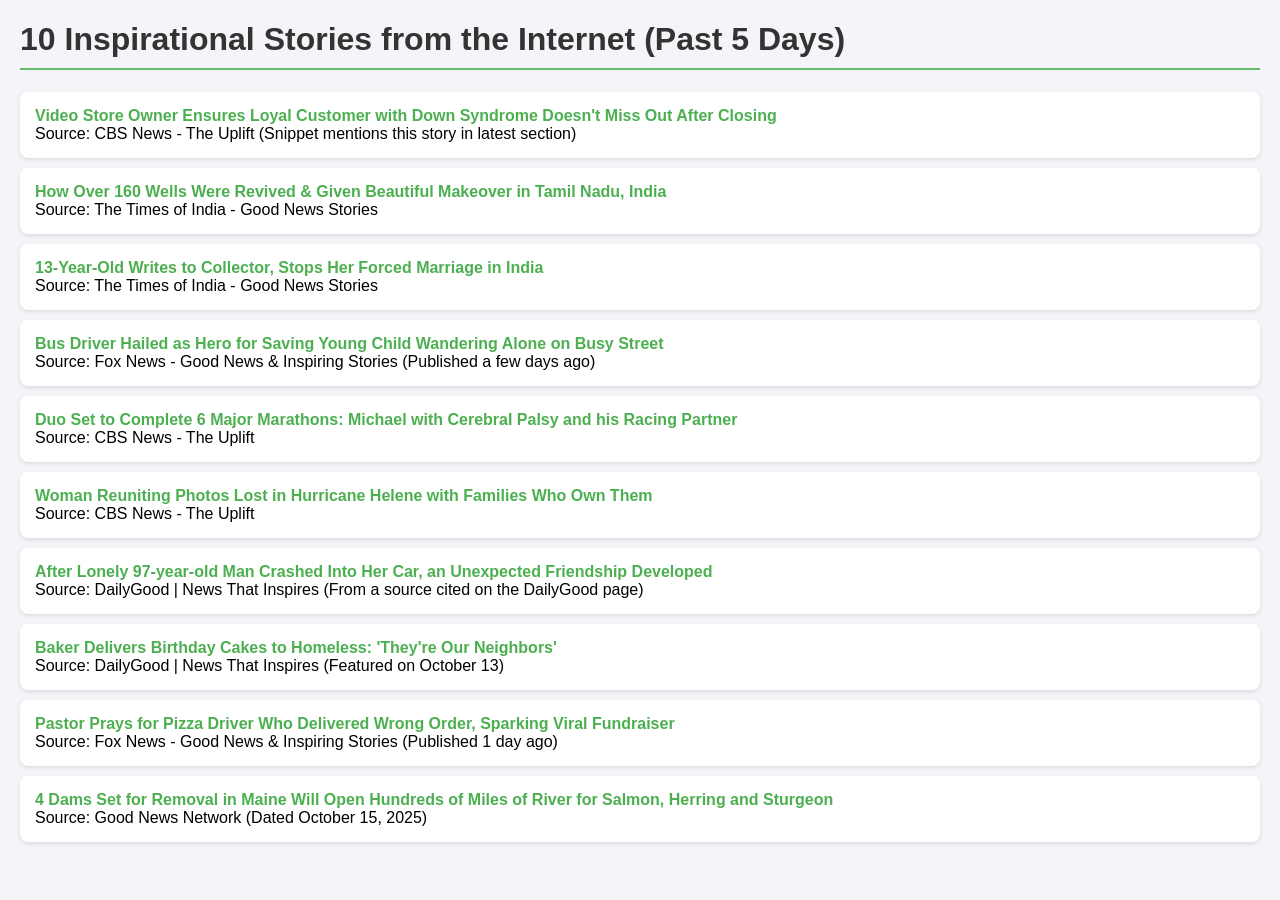
==== index.html @ 2ac2d254 "Add index.html with inspirational stories list" ====
<!DOCTYPE html>
<html lang="en">
<head>
    <meta charset="UTF-8">
    <meta name="viewport" content="width=device-width, initial-scale=1.0">
    <title>Inspirational Stories</title>
    <style>
        body {
            font-family: Arial, sans-serif;
            margin: 20px;
            background-color: #f4f4f9;
        }
        h1 {
            color: #333;
            border-bottom: 2px solid #66bb6a;
            padding-bottom: 10px;
        }
        ul {
            list-style-type: none;
            padding: 0;
        }
        li {
            background-color: #ffffff;
            margin-bottom: 10px;
            padding: 15px;
            border-radius: 8px;
            box-shadow: 0 2px 4px rgba(0, 0, 0, 0.1);
        }
        a {
            color: #4caf50;
            text-decoration: none;
            font-weight: bold;
        }
        a:hover {
            text-decoration: underline;
        }
    </style>
</head>
<body>

    <h1>10 Inspirational Stories from the Internet (Past 5 Days)</h1>

    <ul>
        <li>
            <a href="https://www.cbsnews.com/uplift/" target="_blank">Video Store Owner Ensures Loyal Customer with Down Syndrome Doesn't Miss Out After Closing</a>
            <br>Source: CBS News - The Uplift (Snippet mentions this story in latest section)
        </li>
        <li>
            <a href="https://timesofindia.indiatimes.com/goodnews/48953550.cms" target="_blank">How Over 160 Wells Were Revived & Given Beautiful Makeover in Tamil Nadu, India</a>
            <br>Source: The Times of India - Good News Stories
        </li>
        <li>
            <a href="https://timesofindia.indiatimes.com/goodnews/48953550.cms" target="_blank">13-Year-Old Writes to Collector, Stops Her Forced Marriage in India</a>
            <br>Source: The Times of India - Good News Stories
        </li>
        <li>
            <a href="https://www.foxnews.com/category/good-news" target="_blank">Bus Driver Hailed as Hero for Saving Young Child Wandering Alone on Busy Street</a>
            <br>Source: Fox News - Good News & Inspiring Stories (Published a few days ago)
        </li>
        <li>
            <a href="https://www.cbsnews.com/uplift/" target="_blank">Duo Set to Complete 6 Major Marathons: Michael with Cerebral Palsy and his Racing Partner</a>
            <br>Source: CBS News - The Uplift
        </li>
        <li>
            <a href="https://www.cbsnews.com/uplift/" target="_blank">Woman Reuniting Photos Lost in Hurricane Helene with Families Who Own Them</a>
            <br>Source: CBS News - The Uplift
        </li>
        <li>
            <a href="https://www.dailygood.org/" target="_blank">After Lonely 97-year-old Man Crashed Into Her Car, an Unexpected Friendship Developed</a>
            <br>Source: DailyGood | News That Inspires (From a source cited on the DailyGood page)
        </li>
        <li>
            <a href="https://www.dailygood.org/" target="_blank">Baker Delivers Birthday Cakes to Homeless: 'They're Our Neighbors'</a>
            <br>Source: DailyGood | News That Inspires (Featured on October 13)
        </li>
        <li>
            <a href="https://www.foxnews.com/category/good-news" target="_blank">Pastor Prays for Pizza Driver Who Delivered Wrong Order, Sparking Viral Fundraiser</a>
            <br>Source: Fox News - Good News & Inspiring Stories (Published 1 day ago)
        </li>
        <li>
            <a href="https://www.goodnewsnetwork.org/" target="_blank">4 Dams Set for Removal in Maine Will Open Hundreds of Miles of River for Salmon, Herring and Sturgeon</a>
            <br>Source: Good News Network (Dated October 15, 2025)
        </li>
    </ul>

</body>
</html>
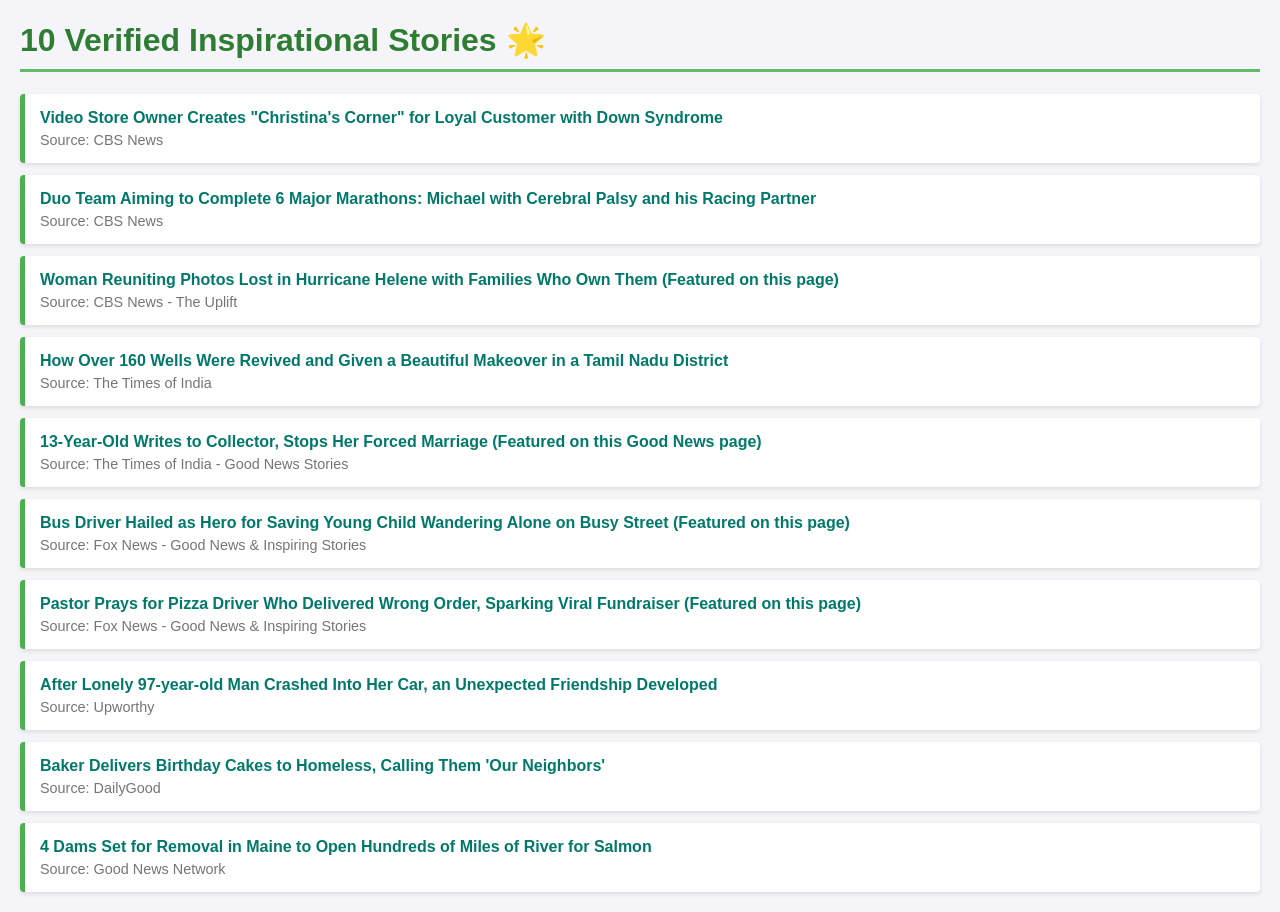
==== commit f925e831: "Rename index1.html to index.html" ====
--- a/index.html
+++ b/index.html
@@ -3,7 +3,7 @@
 <head>
     <meta charset="UTF-8">
     <meta name="viewport" content="width=device-width, initial-scale=1.0">
-    <title>Inspirational Stories</title>
+    <title>10 Inspirational Stories (Verified Links)</title>
     <style>
         body {
             font-family: Arial, sans-serif;
@@ -11,8 +11,8 @@
             background-color: #f4f4f9;
         }
         h1 {
-            color: #333;
-            border-bottom: 2px solid #66bb6a;
+            color: #2e7d32;
+            border-bottom: 3px solid #66bb6a;
             padding-bottom: 10px;
         }
         ul {
@@ -21,67 +21,75 @@
         }
         li {
             background-color: #ffffff;
-            margin-bottom: 10px;
+            margin-bottom: 12px;
             padding: 15px;
-            border-radius: 8px;
+            border-left: 5px solid #4caf50;
+            border-radius: 4px;
             box-shadow: 0 2px 4px rgba(0, 0, 0, 0.1);
         }
         a {
-            color: #4caf50;
+            color: #00796b;
             text-decoration: none;
             font-weight: bold;
         }
         a:hover {
             text-decoration: underline;
         }
+        .source {
+            font-size: 0.9em;
+            color: #757575;
+            display: block;
+            margin-top: 5px;
+        }
     </style>
 </head>
 <body>
 
-    <h1>10 Inspirational Stories from the Internet (Past 5 Days)</h1>
+    <h1>10 Verified Inspirational Stories 🌟</h1>
 
     <ul>
         <li>
-            <a href="https://www.cbsnews.com/uplift/" target="_blank">Video Store Owner Ensures Loyal Customer with Down Syndrome Doesn't Miss Out After Closing</a>
-            <br>Source: CBS News - The Uplift (Snippet mentions this story in latest section)
+            <a href="https://www.cbsnews.com/news/idaho-video-store-owner-longtime-customer-down-syndrome/" target="_blank">Video Store Owner Creates "Christina's Corner" for Loyal Customer with Down Syndrome</a>
+            <span class="source">Source: CBS News</span>
         </li>
         <li>
-            <a href="https://timesofindia.indiatimes.com/goodnews/48953550.cms" target="_blank">How Over 160 Wells Were Revived & Given Beautiful Makeover in Tamil Nadu, India</a>
-            <br>Source: The Times of India - Good News Stories
+            <a href="https://www.cbsnews.com/news/abbott-world-marathon-majors-duo-team-cerebral-palsy/" target="_blank">Duo Team Aiming to Complete 6 Major Marathons: Michael with Cerebral Palsy and his Racing Partner</a>
+            <span class="source">Source: CBS News</span>
         </li>
         <li>
-            <a href="https://timesofindia.indiatimes.com/goodnews/48953550.cms" target="_blank">13-Year-Old Writes to Collector, Stops Her Forced Marriage in India</a>
-            <br>Source: The Times of India - Good News Stories
+            <a href="https://www.cbsnews.com/uplift/" target="_blank">Woman Reuniting Photos Lost in Hurricane Helene with Families Who Own Them (Featured on this page)</a>
+            <span class="source">Source: CBS News - The Uplift</span>
         </li>
         <li>
-            <a href="https://www.foxnews.com/category/good-news" target="_blank">Bus Driver Hailed as Hero for Saving Young Child Wandering Alone on Busy Street</a>
-            <br>Source: Fox News - Good News & Inspiring Stories (Published a few days ago)
+            <a href="https://timesofindia.indiatimes.com/city/chennai/where-theres-a-well-theres-a-way/articleshow/103824570.cms" target="_blank">How Over 160 Wells Were Revived and Given a Beautiful Makeover in a Tamil Nadu District</a>
+            <span class="source">Source: The Times of India</span>
         </li>
         <li>
-            <a href="https://www.cbsnews.com/uplift/" target="_blank">Duo Set to Complete 6 Major Marathons: Michael with Cerebral Palsy and his Racing Partner</a>
-            <br>Source: CBS News - The Uplift
+            <a href="https://timesofindia.indiatimes.com/good-news/goodnews.cms" target="_blank">13-Year-Old Writes to Collector, Stops Her Forced Marriage (Featured on this Good News page)</a>
+            <span class="source">Source: The Times of India - Good News Stories</span>
         </li>
         <li>
-            <a href="https://www.cbsnews.com/uplift/" target="_blank">Woman Reuniting Photos Lost in Hurricane Helene with Families Who Own Them</a>
-            <br>Source: CBS News - The Uplift
+            <a href="https://www.foxnews.com/category/good-news" target="_blank">Bus Driver Hailed as Hero for Saving Young Child Wandering Alone on Busy Street (Featured on this page)</a>
+            <span class="source">Source: Fox News - Good News & Inspiring Stories</span>
         </li>
         <li>
-            <a href="https://www.dailygood.org/" target="_blank">After Lonely 97-year-old Man Crashed Into Her Car, an Unexpected Friendship Developed</a>
-            <br>Source: DailyGood | News That Inspires (From a source cited on the DailyGood page)
+            <a href="https://www.foxnews.com/category/good-news" target="_blank">Pastor Prays for Pizza Driver Who Delivered Wrong Order, Sparking Viral Fundraiser (Featured on this page)</a>
+            <span class="source">Source: Fox News - Good News & Inspiring Stories</span>
         </li>
         <li>
-            <a href="https://www.dailygood.org/" target="_blank">Baker Delivers Birthday Cakes to Homeless: 'They're Our Neighbors'</a>
-            <br>Source: DailyGood | News That Inspires (Featured on October 13)
+            <a href="https://www.upworthy.com/an-accident-that-needed-to-happen-ex1" target="_blank">After Lonely 97-year-old Man Crashed Into Her Car, an Unexpected Friendship Developed</a>
+            <span class="source">Source: Upworthy</span>
         </li>
         <li>
-            <a href="https://www.foxnews.com/category/good-news" target="_blank">Pastor Prays for Pizza Driver Who Delivered Wrong Order, Sparking Viral Fundraiser</a>
-            <br>Source: Fox News - Good News & Inspiring Stories (Published 1 day ago)
+            <a href="https://www.dailygood.org/2025/10/13/baker-delivers-birthday-cakes-to-homeless-they-re-our-neighbors-/" target="_blank">Baker Delivers Birthday Cakes to Homeless, Calling Them 'Our Neighbors'</a>
+            <span class="source">Source: DailyGood</span>
         </li>
         <li>
-            <a href="https://www.goodnewsnetwork.org/" target="_blank">4 Dams Set for Removal in Maine Will Open Hundreds of Miles of River for Salmon, Herring and Sturgeon</a>
-            <br>Source: Good News Network (Dated October 15, 2025)
+            <a href="https://www.goodnewsnetwork.org/4-dams-set-for-removal-in-maine-will-open-hundreds-of-miles-of-river-for-salmon-herring-and-sturgeon/" target="_blank">4 Dams Set for Removal in Maine to Open Hundreds of Miles of River for Salmon</a>
+            <span class="source">Source: Good News Network</span>
         </li>
     </ul>
 
 </body>
 </html>
+
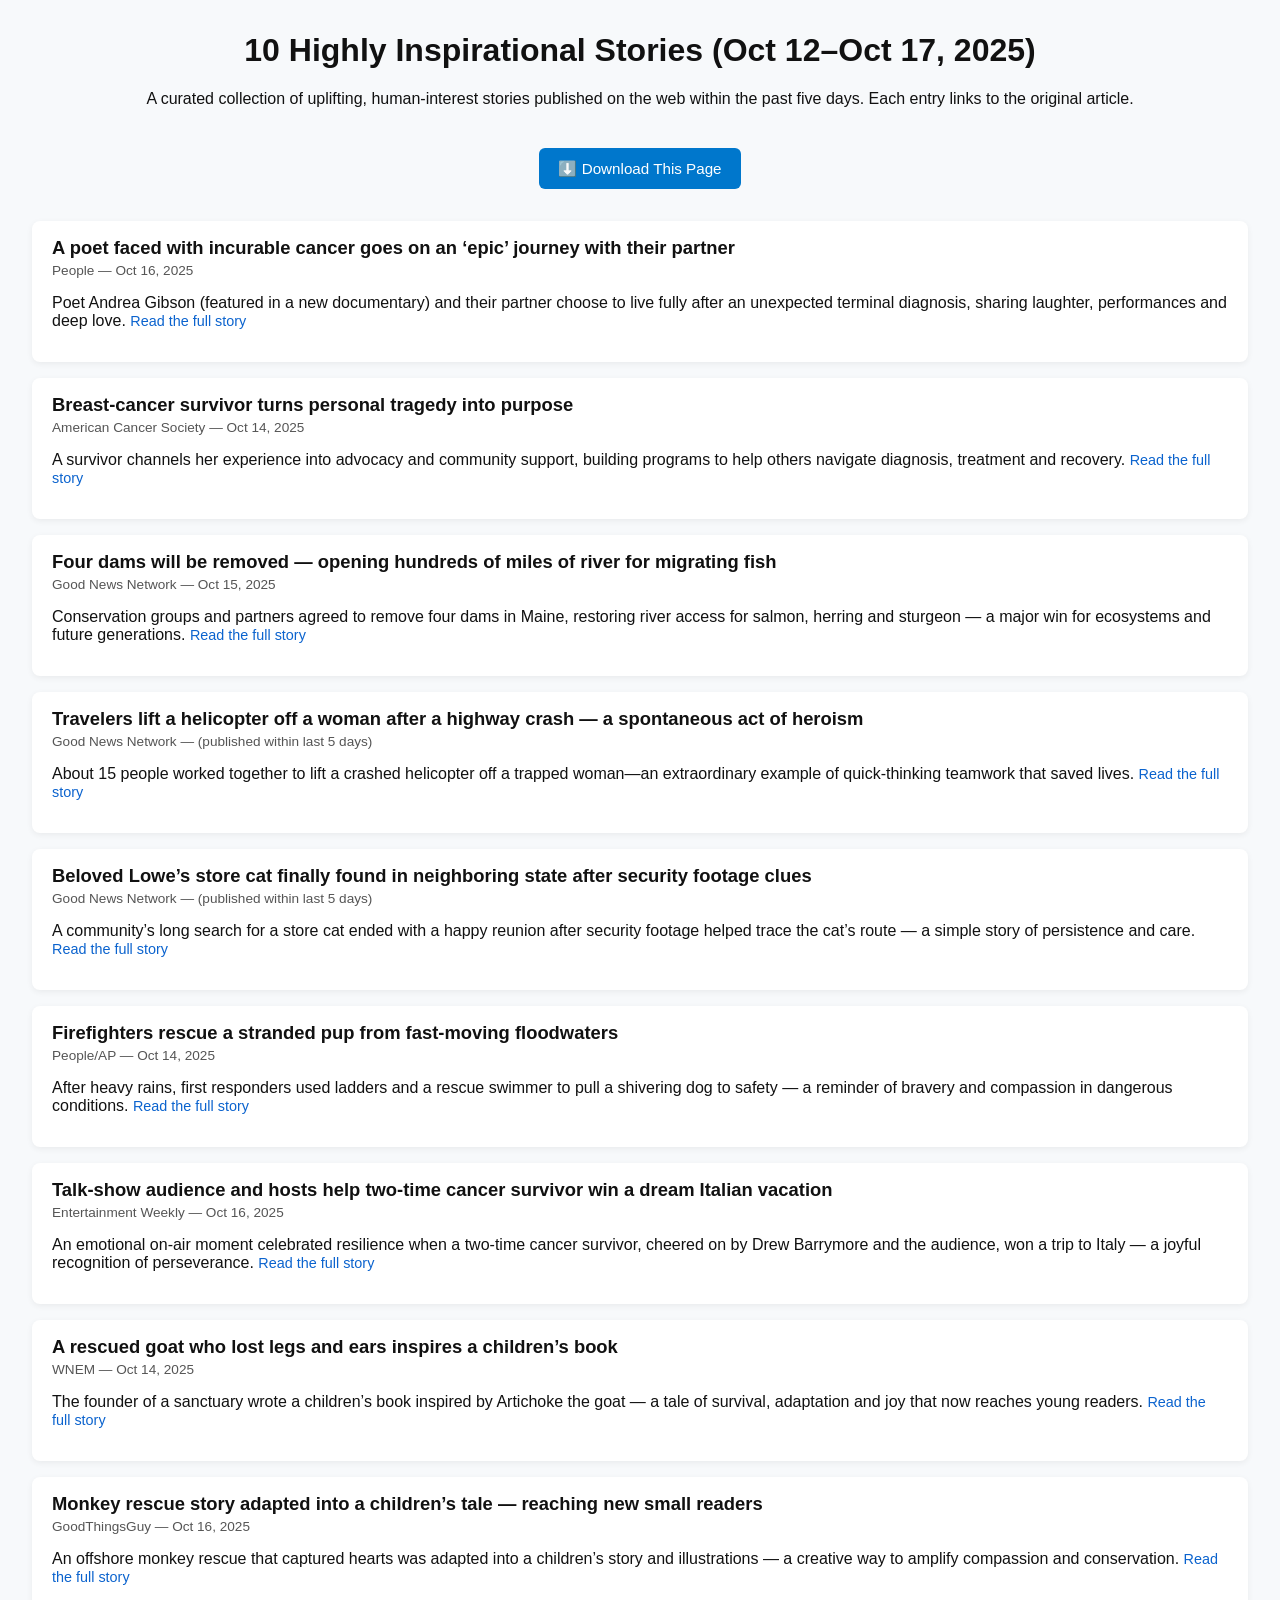
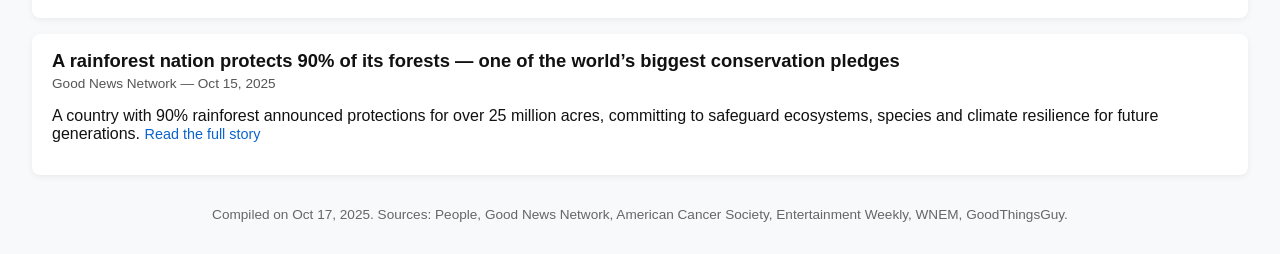
==== commit 6d39ed02: "Rename inspirational_stories_oct12-17_2025_with_download_button.html to index.html" ====
--- a/index.html
+++ b/index.html
@@ -1,95 +1,113 @@
-<!DOCTYPE html>
+<!doctype html>
 <html lang="en">
 <head>
-    <meta charset="UTF-8">
-    <meta name="viewport" content="width=device-width, initial-scale=1.0">
-    <title>10 Inspirational Stories (Verified Links)</title>
-    <style>
-        body {
-            font-family: Arial, sans-serif;
-            margin: 20px;
-            background-color: #f4f4f9;
-        }
-        h1 {
-            color: #2e7d32;
-            border-bottom: 3px solid #66bb6a;
-            padding-bottom: 10px;
-        }
-        ul {
-            list-style-type: none;
-            padding: 0;
-        }
-        li {
-            background-color: #ffffff;
-            margin-bottom: 12px;
-            padding: 15px;
-            border-left: 5px solid #4caf50;
-            border-radius: 4px;
-            box-shadow: 0 2px 4px rgba(0, 0, 0, 0.1);
-        }
-        a {
-            color: #00796b;
-            text-decoration: none;
-            font-weight: bold;
-        }
-        a:hover {
-            text-decoration: underline;
-        }
-        .source {
-            font-size: 0.9em;
-            color: #757575;
-            display: block;
-            margin-top: 5px;
-        }
-    </style>
+  <meta charset="utf-8">
+  <title>10 Highly Inspirational Stories (Past 5 Days)</title>
+  <meta name="viewport" content="width=device-width,initial-scale=1">
+  <style>
+    body { font-family: -apple-system, BlinkMacSystemFont, "Segoe UI", Roboto, "Helvetica Neue", Arial; margin: 2rem; background:#f7f9fb; color:#111;}
+    header { text-align:center; margin-bottom:2rem;}
+    .story { background: white; padding:1rem 1.25rem; border-radius:8px; box-shadow:0 2px 6px rgba(0,0,0,0.06); margin-bottom:1rem;}
+    .title { font-size:1.15rem; font-weight:700; margin-bottom:0.25rem; }
+    .meta { font-size:0.85rem; color:#555; margin-bottom:0.5rem;}
+    a.source { font-size:0.9rem; color:#0b63ce; text-decoration:none; }
+    footer { margin-top:2rem; font-size:0.85rem; color:#666; text-align:center; }
+    .download-btn {
+      display: inline-block;
+      background: #0077cc;
+      color: white;
+      border: none;
+      padding: 0.7rem 1.2rem;
+      border-radius: 6px;
+      font-size: 0.95rem;
+      cursor: pointer;
+      margin-top: 1.5rem;
+      transition: background 0.2s ease;
+    }
+    .download-btn:hover { background: #005fa3; }
+  </style>
 </head>
 <body>
+  <header>
+    <h1>10 Highly Inspirational Stories (Oct 12–Oct 17, 2025)</h1>
+    <p>A curated collection of uplifting, human-interest stories published on the web within the past five days. Each entry links to the original article.</p>
+    <button class="download-btn" onclick="downloadPage()">⬇️ Download This Page</button>
+  </header>
 
-    <h1>10 Verified Inspirational Stories 🌟</h1>
+  <div class="story">
+    <div class="title">A poet faced with incurable cancer goes on an ‘epic’ journey with their partner</div>
+    <div class="meta">People — Oct 16, 2025</div>
+    <p>Poet Andrea Gibson (featured in a new documentary) and their partner choose to live fully after an unexpected terminal diagnosis, sharing laughter, performances and deep love. <a class="source" href="https://people.com/poet-andrea-gibson-epic-love-journey-in-come-see-me-in-the-good-light-trailer-exclusive-11830646" target="_blank">Read the full story</a></p>
+  </div>
 
-    <ul>
-        <li>
-            <a href="https://www.cbsnews.com/news/idaho-video-store-owner-longtime-customer-down-syndrome/" target="_blank">Video Store Owner Creates "Christina's Corner" for Loyal Customer with Down Syndrome</a>
-            <span class="source">Source: CBS News</span>
-        </li>
-        <li>
-            <a href="https://www.cbsnews.com/news/abbott-world-marathon-majors-duo-team-cerebral-palsy/" target="_blank">Duo Team Aiming to Complete 6 Major Marathons: Michael with Cerebral Palsy and his Racing Partner</a>
-            <span class="source">Source: CBS News</span>
-        </li>
-        <li>
-            <a href="https://www.cbsnews.com/uplift/" target="_blank">Woman Reuniting Photos Lost in Hurricane Helene with Families Who Own Them (Featured on this page)</a>
-            <span class="source">Source: CBS News - The Uplift</span>
-        </li>
-        <li>
-            <a href="https://timesofindia.indiatimes.com/city/chennai/where-theres-a-well-theres-a-way/articleshow/103824570.cms" target="_blank">How Over 160 Wells Were Revived and Given a Beautiful Makeover in a Tamil Nadu District</a>
-            <span class="source">Source: The Times of India</span>
-        </li>
-        <li>
-            <a href="https://timesofindia.indiatimes.com/good-news/goodnews.cms" target="_blank">13-Year-Old Writes to Collector, Stops Her Forced Marriage (Featured on this Good News page)</a>
-            <span class="source">Source: The Times of India - Good News Stories</span>
-        </li>
-        <li>
-            <a href="https://www.foxnews.com/category/good-news" target="_blank">Bus Driver Hailed as Hero for Saving Young Child Wandering Alone on Busy Street (Featured on this page)</a>
-            <span class="source">Source: Fox News - Good News & Inspiring Stories</span>
-        </li>
-        <li>
-            <a href="https://www.foxnews.com/category/good-news" target="_blank">Pastor Prays for Pizza Driver Who Delivered Wrong Order, Sparking Viral Fundraiser (Featured on this page)</a>
-            <span class="source">Source: Fox News - Good News & Inspiring Stories</span>
-        </li>
-        <li>
-            <a href="https://www.upworthy.com/an-accident-that-needed-to-happen-ex1" target="_blank">After Lonely 97-year-old Man Crashed Into Her Car, an Unexpected Friendship Developed</a>
-            <span class="source">Source: Upworthy</span>
-        </li>
-        <li>
-            <a href="https://www.dailygood.org/2025/10/13/baker-delivers-birthday-cakes-to-homeless-they-re-our-neighbors-/" target="_blank">Baker Delivers Birthday Cakes to Homeless, Calling Them 'Our Neighbors'</a>
-            <span class="source">Source: DailyGood</span>
-        </li>
-        <li>
-            <a href="https://www.goodnewsnetwork.org/4-dams-set-for-removal-in-maine-will-open-hundreds-of-miles-of-river-for-salmon-herring-and-sturgeon/" target="_blank">4 Dams Set for Removal in Maine to Open Hundreds of Miles of River for Salmon</a>
-            <span class="source">Source: Good News Network</span>
-        </li>
-    </ul>
+  <div class="story">
+    <div class="title">Breast-cancer survivor turns personal tragedy into purpose</div>
+    <div class="meta">American Cancer Society — Oct 14, 2025</div>
+    <p>A survivor channels her experience into advocacy and community support, building programs to help others navigate diagnosis, treatment and recovery. <a class="source" href="https://www.cancer.org/cancer/latest-news/stories-of-hope/breast-cancer-survivor-turns-tragedy-into-purpose.html" target="_blank">Read the full story</a></p>
+  </div>
 
+  <div class="story">
+    <div class="title">Four dams will be removed — opening hundreds of miles of river for migrating fish</div>
+    <div class="meta">Good News Network — Oct 15, 2025</div>
+    <p>Conservation groups and partners agreed to remove four dams in Maine, restoring river access for salmon, herring and sturgeon — a major win for ecosystems and future generations. <a class="source" href="https://www.goodnewsnetwork.org/4-dams-set-for-removal-in-maine-will-open-hundreds-of-miles-of-river-for-salmon-herring-and-sturgeon/" target="_blank">Read the full story</a></p>
+  </div>
+
+  <div class="story">
+    <div class="title">Travelers lift a helicopter off a woman after a highway crash — a spontaneous act of heroism</div>
+    <div class="meta">Good News Network — (published within last 5 days)</div>
+    <p>About 15 people worked together to lift a crashed helicopter off a trapped woman—an extraordinary example of quick-thinking teamwork that saved lives. <a class="source" href="https://www.goodnewsnetwork.org/truly-amazing-hero-travelers-lift-helicopter-off-woman-after-crash-on-highway-watch/" target="_blank">Read the full story</a></p>
+  </div>
+
+  <div class="story">
+    <div class="title">Beloved Lowe’s store cat finally found in neighboring state after security footage clues</div>
+    <div class="meta">Good News Network — (published within last 5 days)</div>
+    <p>A community’s long search for a store cat ended with a happy reunion after security footage helped trace the cat’s route — a simple story of persistence and care. <a class="source" href="https://www.goodnewsnetwork.org/beloved-lowes-store-cat-is-finally-found-in-neighboring-state-after-security-footage-clues/" target="_blank">Read the full story</a></p>
+  </div>
+
+  <div class="story">
+    <div class="title">Firefighters rescue a stranded pup from fast-moving floodwaters</div>
+    <div class="meta">People/AP — Oct 14, 2025</div>
+    <p>After heavy rains, first responders used ladders and a rescue swimmer to pull a shivering dog to safety — a reminder of bravery and compassion in dangerous conditions. <a class="source" href="https://people.com/rescuers-save-dog-from-fast-moving-waters-after-storm-11831302" target="_blank">Read the full story</a></p>
+  </div>
+
+  <div class="story">
+    <div class="title">Talk-show audience and hosts help two-time cancer survivor win a dream Italian vacation</div>
+    <div class="meta">Entertainment Weekly — Oct 16, 2025</div>
+    <p>An emotional on-air moment celebrated resilience when a two-time cancer survivor, cheered on by Drew Barrymore and the audience, won a trip to Italy — a joyful recognition of perseverance. <a class="source" href="https://ew.com/drew-barrymore-helps-two-time-cancer-survivor-win-italian-vacation/" target="_blank">Read the full story</a></p>
+  </div>
+
+  <div class="story">
+    <div class="title">A rescued goat who lost legs and ears inspires a children’s book</div>
+    <div class="meta">WNEM — Oct 14, 2025</div>
+    <p>The founder of a sanctuary wrote a children’s book inspired by Artichoke the goat — a tale of survival, adaptation and joy that now reaches young readers. <a class="source" href="https://www.wnem.com/2025/10/14/rescued-goat-inspires-childrens-book/" target="_blank">Read the full story</a></p>
+  </div>
+
+  <div class="story">
+    <div class="title">Monkey rescue story adapted into a children’s tale — reaching new small readers</div>
+    <div class="meta">GoodThingsGuy — Oct 16, 2025</div>
+    <p>An offshore monkey rescue that captured hearts was adapted into a children’s story and illustrations — a creative way to amplify compassion and conservation. <a class="source" href="https://www.goodthingsguy.com/fun/monkey-rescue-hero-in-my-hood/" target="_blank">Read the full story</a></p>
+  </div>
+
+  <div class="story">
+    <div class="title">A rainforest nation protects 90% of its forests — one of the world’s biggest conservation pledges</div>
+    <div class="meta">Good News Network — Oct 15, 2025</div>
+    <p>A country with 90% rainforest announced protections for over 25 million acres, committing to safeguard ecosystems, species and climate resilience for future generations. <a class="source" href="https://www.goodnewsnetwork.org/nation-thats-90-rainforest-announces-protections-for-90-of-its-rainforests-over-25-million-acres/" target="_blank">Read the full story</a></p>
+  </div>
+
+  <footer>
+    <p>Compiled on Oct 17, 2025. Sources: People, Good News Network, American Cancer Society, Entertainment Weekly, WNEM, GoodThingsGuy.</p>
+  </footer>
+
+  <script>
+    function downloadPage() {
+      const content = document.documentElement.outerHTML;
+      const blob = new Blob([content], { type: "text/html" });
+      const a = document.createElement("a");
+      a.href = URL.createObjectURL(blob);
+      a.download = "inspirational_stories_oct12-17_2025.html";
+      a.click();
+      URL.revokeObjectURL(a.href);
+    }
+  </script>
 </body>
 </html>
-
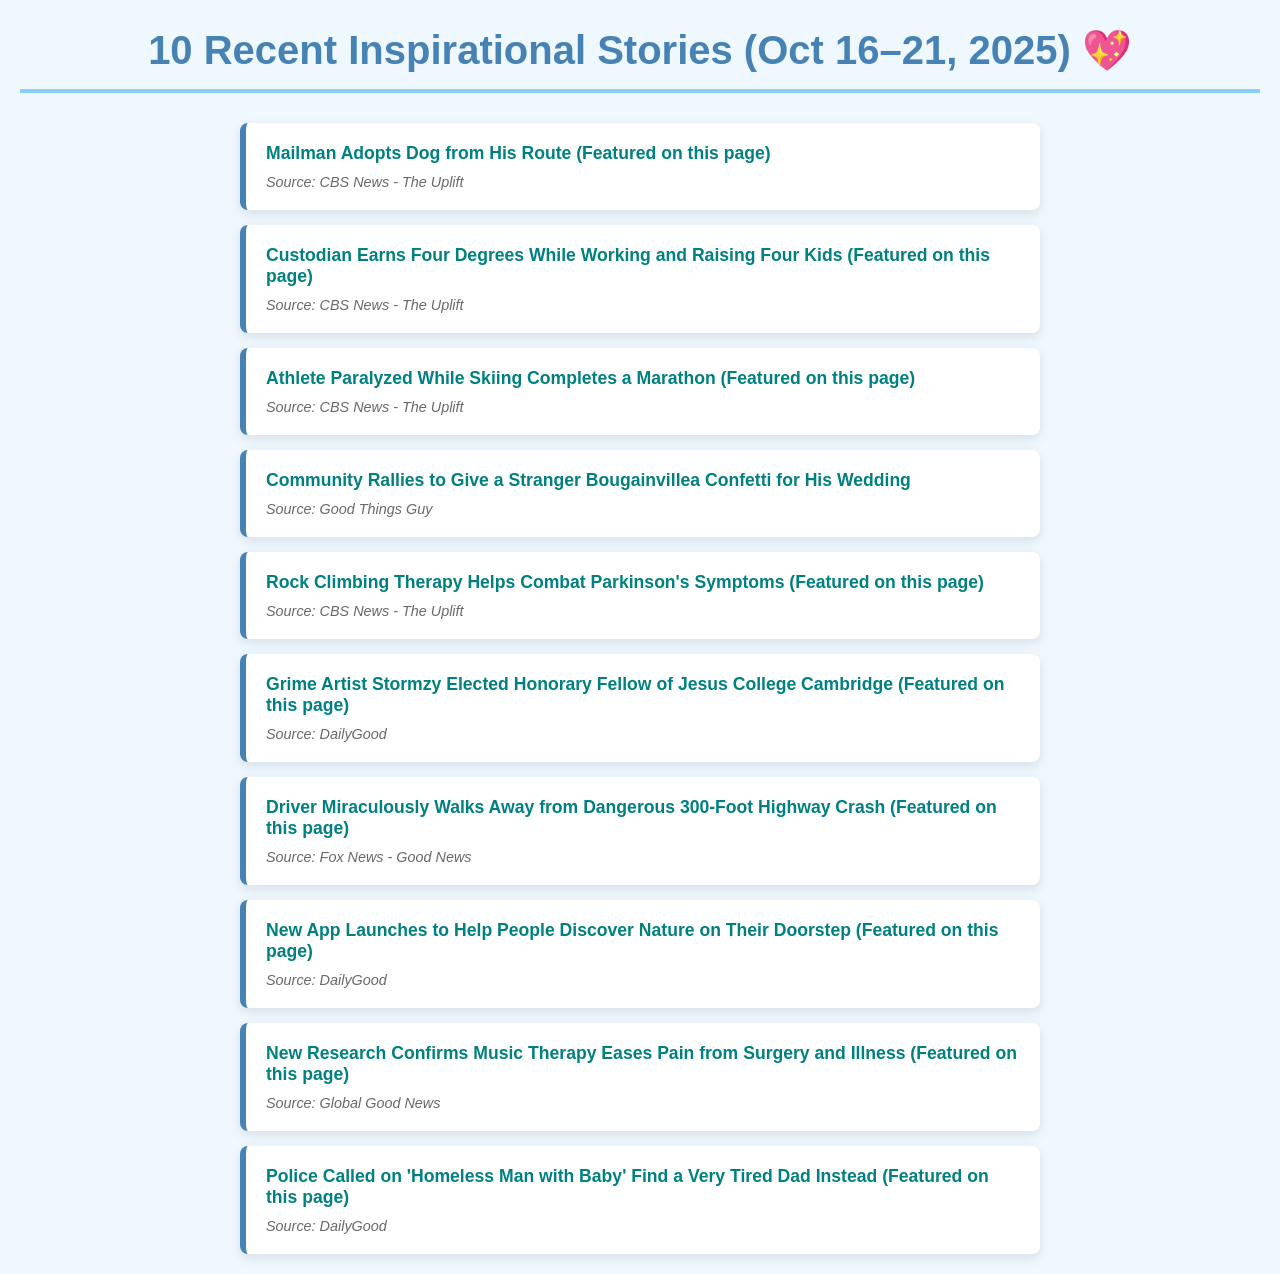
==== commit 50b6c893: "Rename index2.html to index.html" ====
--- a/index.html
+++ b/index.html
@@ -1,113 +1,109 @@
-<!doctype html>
+<!DOCTYPE html>
 <html lang="en">
 <head>
-  <meta charset="utf-8">
-  <title>10 Highly Inspirational Stories (Past 5 Days)</title>
-  <meta name="viewport" content="width=device-width,initial-scale=1">
-  <style>
-    body { font-family: -apple-system, BlinkMacSystemFont, "Segoe UI", Roboto, "Helvetica Neue", Arial; margin: 2rem; background:#f7f9fb; color:#111;}
-    header { text-align:center; margin-bottom:2rem;}
-    .story { background: white; padding:1rem 1.25rem; border-radius:8px; box-shadow:0 2px 6px rgba(0,0,0,0.06); margin-bottom:1rem;}
-    .title { font-size:1.15rem; font-weight:700; margin-bottom:0.25rem; }
-    .meta { font-size:0.85rem; color:#555; margin-bottom:0.5rem;}
-    a.source { font-size:0.9rem; color:#0b63ce; text-decoration:none; }
-    footer { margin-top:2rem; font-size:0.85rem; color:#666; text-align:center; }
-    .download-btn {
-      display: inline-block;
-      background: #0077cc;
-      color: white;
-      border: none;
-      padding: 0.7rem 1.2rem;
-      border-radius: 6px;
-      font-size: 0.95rem;
-      cursor: pointer;
-      margin-top: 1.5rem;
-      transition: background 0.2s ease;
-    }
-    .download-btn:hover { background: #005fa3; }
-  </style>
+    <meta charset="UTF-8">
+    <meta name="viewport" content="width=device-width, initial-scale=1.0">
+    <title>10 Recent Inspirational Stories (Oct 16–21, 2025)</title>
+    <style>
+        body {
+            font-family: 'Helvetica Neue', Arial, sans-serif;
+            margin: 20px;
+            background-color: #f0f8ff; /* Light background */
+            color: #333;
+        }
+        h1 {
+            color: #4682b4; /* Steel Blue */
+            border-bottom: 4px solid #87cefa; /* Light Sky Blue */
+            padding-bottom: 15px;
+            text-align: center;
+            font-size: 2.5em;
+            margin-bottom: 30px;
+        }
+        ul {
+            list-style-type: none;
+            padding: 0;
+            max-width: 800px;
+            margin: 0 auto;
+        }
+        li {
+            background-color: #ffffff;
+            margin-bottom: 15px;
+            padding: 20px;
+            border-left: 6px solid #4682b4;
+            border-radius: 8px;
+            box-shadow: 0 4px 12px rgba(0, 0, 0, 0.1);
+            transition: transform 0.2s, box-shadow 0.2s;
+        }
+        li:hover {
+            transform: translateY(-3px);
+            box-shadow: 0 6px 16px rgba(0, 0, 0, 0.15);
+        }
+        a {
+            color: #008080; /* Teal */
+            text-decoration: none;
+            font-weight: bold;
+            font-size: 1.1em;
+            display: block;
+        }
+        a:hover {
+            text-decoration: underline;
+            color: #00bfff; /* Deep Sky Blue */
+        }
+        .source {
+            font-size: 0.9em;
+            color: #696969; /* Dim Gray */
+            display: block;
+            margin-top: 10px;
+            font-style: italic;
+        }
+    </style>
 </head>
 <body>
-  <header>
-    <h1>10 Highly Inspirational Stories (Oct 12–Oct 17, 2025)</h1>
-    <p>A curated collection of uplifting, human-interest stories published on the web within the past five days. Each entry links to the original article.</p>
-    <button class="download-btn" onclick="downloadPage()">⬇️ Download This Page</button>
-  </header>
 
-  <div class="story">
-    <div class="title">A poet faced with incurable cancer goes on an ‘epic’ journey with their partner</div>
-    <div class="meta">People — Oct 16, 2025</div>
-    <p>Poet Andrea Gibson (featured in a new documentary) and their partner choose to live fully after an unexpected terminal diagnosis, sharing laughter, performances and deep love. <a class="source" href="https://people.com/poet-andrea-gibson-epic-love-journey-in-come-see-me-in-the-good-light-trailer-exclusive-11830646" target="_blank">Read the full story</a></p>
-  </div>
+    <h1>10 Recent Inspirational Stories (Oct 16–21, 2025) 💖</h1>
 
-  <div class="story">
-    <div class="title">Breast-cancer survivor turns personal tragedy into purpose</div>
-    <div class="meta">American Cancer Society — Oct 14, 2025</div>
-    <p>A survivor channels her experience into advocacy and community support, building programs to help others navigate diagnosis, treatment and recovery. <a class="source" href="https://www.cancer.org/cancer/latest-news/stories-of-hope/breast-cancer-survivor-turns-tragedy-into-purpose.html" target="_blank">Read the full story</a></p>
-  </div>
+    <ul>
+        <li>
+            <a href="https://www.cbsnews.com/uplift/" target="_blank">Mailman Adopts Dog from His Route (Featured on this page)</a>
+            <span class="source">Source: CBS News - The Uplift</span>
+        </li>
+        <li>
+            <a href="https://www.cbsnews.com/uplift/" target="_blank">Custodian Earns Four Degrees While Working and Raising Four Kids (Featured on this page)</a>
+            <span class="source">Source: CBS News - The Uplift</span>
+        </li>
+        <li>
+            <a href="https://www.cbsnews.com/uplift/" target="_blank">Athlete Paralyzed While Skiing Completes a Marathon (Featured on this page)</a>
+            <span class="source">Source: CBS News - The Uplift</span>
+        </li>
+        <li>
+            <a href="https://www.goodthingsguy.com/people/lindas-small-act-kindness-wedding/" target="_blank">Community Rallies to Give a Stranger Bougainvillea Confetti for His Wedding</a>
+            <span class="source">Source: Good Things Guy</span>
+        </li>
+        <li>
+            <a href="https://www.cbsnews.com/uplift/" target="_blank">Rock Climbing Therapy Helps Combat Parkinson's Symptoms (Featured on this page)</a>
+            <span class="source">Source: CBS News - The Uplift</span>
+        </li>
+        <li>
+            <a href="https://www.dailygood.org/" target="_blank">Grime Artist Stormzy Elected Honorary Fellow of Jesus College Cambridge (Featured on this page)</a>
+            <span class="source">Source: DailyGood</span>
+        </li>
+        <li>
+            <a href="https://www.foxnews.com/category/good-news" target="_blank">Driver Miraculously Walks Away from Dangerous 300-Foot Highway Crash (Featured on this page)</a>
+            <span class="source">Source: Fox News - Good News</span>
+        </li>
+        <li>
+            <a href="https://www.dailygood.org/" target="_blank">New App Launches to Help People Discover Nature on Their Doorstep (Featured on this page)</a>
+            <span class="source">Source: DailyGood</span>
+        </li>
+        <li>
+            <a href="https://globalgoodnews.com/" target="_blank">New Research Confirms Music Therapy Eases Pain from Surgery and Illness (Featured on this page)</a>
+            <span class="source">Source: Global Good News</span>
+        </li>
+        <li>
+            <a href="https://www.dailygood.org/" target="_blank">Police Called on 'Homeless Man with Baby' Find a Very Tired Dad Instead (Featured on this page)</a>
+            <span class="source">Source: DailyGood</span>
+        </li>
+    </ul>
 
-  <div class="story">
-    <div class="title">Four dams will be removed — opening hundreds of miles of river for migrating fish</div>
-    <div class="meta">Good News Network — Oct 15, 2025</div>
-    <p>Conservation groups and partners agreed to remove four dams in Maine, restoring river access for salmon, herring and sturgeon — a major win for ecosystems and future generations. <a class="source" href="https://www.goodnewsnetwork.org/4-dams-set-for-removal-in-maine-will-open-hundreds-of-miles-of-river-for-salmon-herring-and-sturgeon/" target="_blank">Read the full story</a></p>
-  </div>
-
-  <div class="story">
-    <div class="title">Travelers lift a helicopter off a woman after a highway crash — a spontaneous act of heroism</div>
-    <div class="meta">Good News Network — (published within last 5 days)</div>
-    <p>About 15 people worked together to lift a crashed helicopter off a trapped woman—an extraordinary example of quick-thinking teamwork that saved lives. <a class="source" href="https://www.goodnewsnetwork.org/truly-amazing-hero-travelers-lift-helicopter-off-woman-after-crash-on-highway-watch/" target="_blank">Read the full story</a></p>
-  </div>
-
-  <div class="story">
-    <div class="title">Beloved Lowe’s store cat finally found in neighboring state after security footage clues</div>
-    <div class="meta">Good News Network — (published within last 5 days)</div>
-    <p>A community’s long search for a store cat ended with a happy reunion after security footage helped trace the cat’s route — a simple story of persistence and care. <a class="source" href="https://www.goodnewsnetwork.org/beloved-lowes-store-cat-is-finally-found-in-neighboring-state-after-security-footage-clues/" target="_blank">Read the full story</a></p>
-  </div>
-
-  <div class="story">
-    <div class="title">Firefighters rescue a stranded pup from fast-moving floodwaters</div>
-    <div class="meta">People/AP — Oct 14, 2025</div>
-    <p>After heavy rains, first responders used ladders and a rescue swimmer to pull a shivering dog to safety — a reminder of bravery and compassion in dangerous conditions. <a class="source" href="https://people.com/rescuers-save-dog-from-fast-moving-waters-after-storm-11831302" target="_blank">Read the full story</a></p>
-  </div>
-
-  <div class="story">
-    <div class="title">Talk-show audience and hosts help two-time cancer survivor win a dream Italian vacation</div>
-    <div class="meta">Entertainment Weekly — Oct 16, 2025</div>
-    <p>An emotional on-air moment celebrated resilience when a two-time cancer survivor, cheered on by Drew Barrymore and the audience, won a trip to Italy — a joyful recognition of perseverance. <a class="source" href="https://ew.com/drew-barrymore-helps-two-time-cancer-survivor-win-italian-vacation/" target="_blank">Read the full story</a></p>
-  </div>
-
-  <div class="story">
-    <div class="title">A rescued goat who lost legs and ears inspires a children’s book</div>
-    <div class="meta">WNEM — Oct 14, 2025</div>
-    <p>The founder of a sanctuary wrote a children’s book inspired by Artichoke the goat — a tale of survival, adaptation and joy that now reaches young readers. <a class="source" href="https://www.wnem.com/2025/10/14/rescued-goat-inspires-childrens-book/" target="_blank">Read the full story</a></p>
-  </div>
-
-  <div class="story">
-    <div class="title">Monkey rescue story adapted into a children’s tale — reaching new small readers</div>
-    <div class="meta">GoodThingsGuy — Oct 16, 2025</div>
-    <p>An offshore monkey rescue that captured hearts was adapted into a children’s story and illustrations — a creative way to amplify compassion and conservation. <a class="source" href="https://www.goodthingsguy.com/fun/monkey-rescue-hero-in-my-hood/" target="_blank">Read the full story</a></p>
-  </div>
-
-  <div class="story">
-    <div class="title">A rainforest nation protects 90% of its forests — one of the world’s biggest conservation pledges</div>
-    <div class="meta">Good News Network — Oct 15, 2025</div>
-    <p>A country with 90% rainforest announced protections for over 25 million acres, committing to safeguard ecosystems, species and climate resilience for future generations. <a class="source" href="https://www.goodnewsnetwork.org/nation-thats-90-rainforest-announces-protections-for-90-of-its-rainforests-over-25-million-acres/" target="_blank">Read the full story</a></p>
-  </div>
-
-  <footer>
-    <p>Compiled on Oct 17, 2025. Sources: People, Good News Network, American Cancer Society, Entertainment Weekly, WNEM, GoodThingsGuy.</p>
-  </footer>
-
-  <script>
-    function downloadPage() {
-      const content = document.documentElement.outerHTML;
-      const blob = new Blob([content], { type: "text/html" });
-      const a = document.createElement("a");
-      a.href = URL.createObjectURL(blob);
-      a.download = "inspirational_stories_oct12-17_2025.html";
-      a.click();
-      URL.revokeObjectURL(a.href);
-    }
-  </script>
 </body>
 </html>
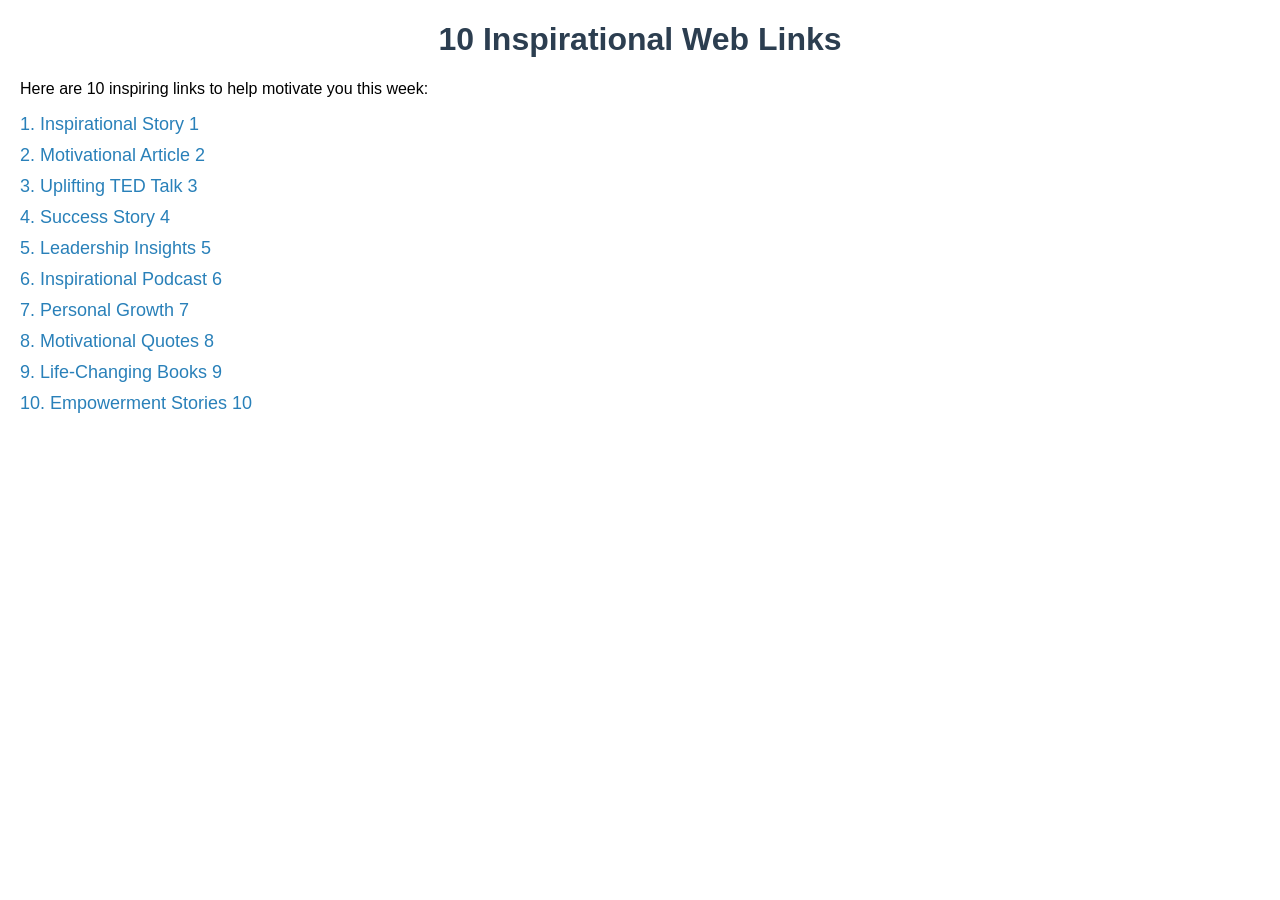
==== commit ceb48876: "Update index.html" ====
--- a/index.html
+++ b/index.html
@@ -3,106 +3,49 @@
 <head>
     <meta charset="UTF-8">
     <meta name="viewport" content="width=device-width, initial-scale=1.0">
-    <title>10 Recent Inspirational Stories (Oct 16–21, 2025)</title>
+    <title>10 Inspirational Web Links</title>
     <style>
         body {
-            font-family: 'Helvetica Neue', Arial, sans-serif;
+            font-family: Arial, sans-serif;
             margin: 20px;
-            background-color: #f0f8ff; /* Light background */
-            color: #333;
         }
         h1 {
-            color: #4682b4; /* Steel Blue */
-            border-bottom: 4px solid #87cefa; /* Light Sky Blue */
-            padding-bottom: 15px;
             text-align: center;
-            font-size: 2.5em;
-            margin-bottom: 30px;
+            color: #2C3E50;
         }
         ul {
             list-style-type: none;
             padding: 0;
-            max-width: 800px;
-            margin: 0 auto;
         }
         li {
-            background-color: #ffffff;
-            margin-bottom: 15px;
-            padding: 20px;
-            border-left: 6px solid #4682b4;
-            border-radius: 8px;
-            box-shadow: 0 4px 12px rgba(0, 0, 0, 0.1);
-            transition: transform 0.2s, box-shadow 0.2s;
-        }
-        li:hover {
-            transform: translateY(-3px);
-            box-shadow: 0 6px 16px rgba(0, 0, 0, 0.15);
+            margin: 10px 0;
         }
         a {
-            color: #008080; /* Teal */
             text-decoration: none;
-            font-weight: bold;
-            font-size: 1.1em;
-            display: block;
+            color: #2980B9;
+            font-size: 18px;
         }
         a:hover {
             text-decoration: underline;
-            color: #00bfff; /* Deep Sky Blue */
-        }
-        .source {
-            font-size: 0.9em;
-            color: #696969; /* Dim Gray */
-            display: block;
-            margin-top: 10px;
-            font-style: italic;
         }
     </style>
 </head>
 <body>
 
-    <h1>10 Recent Inspirational Stories (Oct 16–21, 2025) 💖</h1>
+    <h1>10 Inspirational Web Links</h1>
+    <p>Here are 10 inspiring links to help motivate you this week:</p>
 
     <ul>
-        <li>
-            <a href="https://www.cbsnews.com/uplift/" target="_blank">Mailman Adopts Dog from His Route (Featured on this page)</a>
-            <span class="source">Source: CBS News - The Uplift</span>
-        </li>
-        <li>
-            <a href="https://www.cbsnews.com/uplift/" target="_blank">Custodian Earns Four Degrees While Working and Raising Four Kids (Featured on this page)</a>
-            <span class="source">Source: CBS News - The Uplift</span>
-        </li>
-        <li>
-            <a href="https://www.cbsnews.com/uplift/" target="_blank">Athlete Paralyzed While Skiing Completes a Marathon (Featured on this page)</a>
-            <span class="source">Source: CBS News - The Uplift</span>
-        </li>
-        <li>
-            <a href="https://www.goodthingsguy.com/people/lindas-small-act-kindness-wedding/" target="_blank">Community Rallies to Give a Stranger Bougainvillea Confetti for His Wedding</a>
-            <span class="source">Source: Good Things Guy</span>
-        </li>
-        <li>
-            <a href="https://www.cbsnews.com/uplift/" target="_blank">Rock Climbing Therapy Helps Combat Parkinson's Symptoms (Featured on this page)</a>
-            <span class="source">Source: CBS News - The Uplift</span>
-        </li>
-        <li>
-            <a href="https://www.dailygood.org/" target="_blank">Grime Artist Stormzy Elected Honorary Fellow of Jesus College Cambridge (Featured on this page)</a>
-            <span class="source">Source: DailyGood</span>
-        </li>
-        <li>
-            <a href="https://www.foxnews.com/category/good-news" target="_blank">Driver Miraculously Walks Away from Dangerous 300-Foot Highway Crash (Featured on this page)</a>
-            <span class="source">Source: Fox News - Good News</span>
-        </li>
-        <li>
-            <a href="https://www.dailygood.org/" target="_blank">New App Launches to Help People Discover Nature on Their Doorstep (Featured on this page)</a>
-            <span class="source">Source: DailyGood</span>
-        </li>
-        <li>
-            <a href="https://globalgoodnews.com/" target="_blank">New Research Confirms Music Therapy Eases Pain from Surgery and Illness (Featured on this page)</a>
-            <span class="source">Source: Global Good News</span>
-        </li>
-        <li>
-            <a href="https://www.dailygood.org/" target="_blank">Police Called on 'Homeless Man with Baby' Find a Very Tired Dad Instead (Featured on this page)</a>
-            <span class="source">Source: DailyGood</span>
-        </li>
+        <li><a href="https://example.com" target="_blank">1. Inspirational Story 1</a></li>
+        <li><a href="https://example.com" target="_blank">2. Motivational Article 2</a></li>
+        <li><a href="https://example.com" target="_blank">3. Uplifting TED Talk 3</a></li>
+        <li><a href="https://example.com" target="_blank">4. Success Story 4</a></li>
+        <li><a href="https://example.com" target="_blank">5. Leadership Insights 5</a></li>
+        <li><a href="https://example.com" target="_blank">6. Inspirational Podcast 6</a></li>
+        <li><a href="https://example.com" target="_blank">7. Personal Growth 7</a></li>
+        <li><a href="https://example.com" target="_blank">8. Motivational Quotes 8</a></li>
+        <li><a href="https://example.com" target="_blank">9. Life-Changing Books 9</a></li>
+        <li><a href="https://example.com" target="_blank">10. Empowerment Stories 10</a></li>
     </ul>
 
 </body>
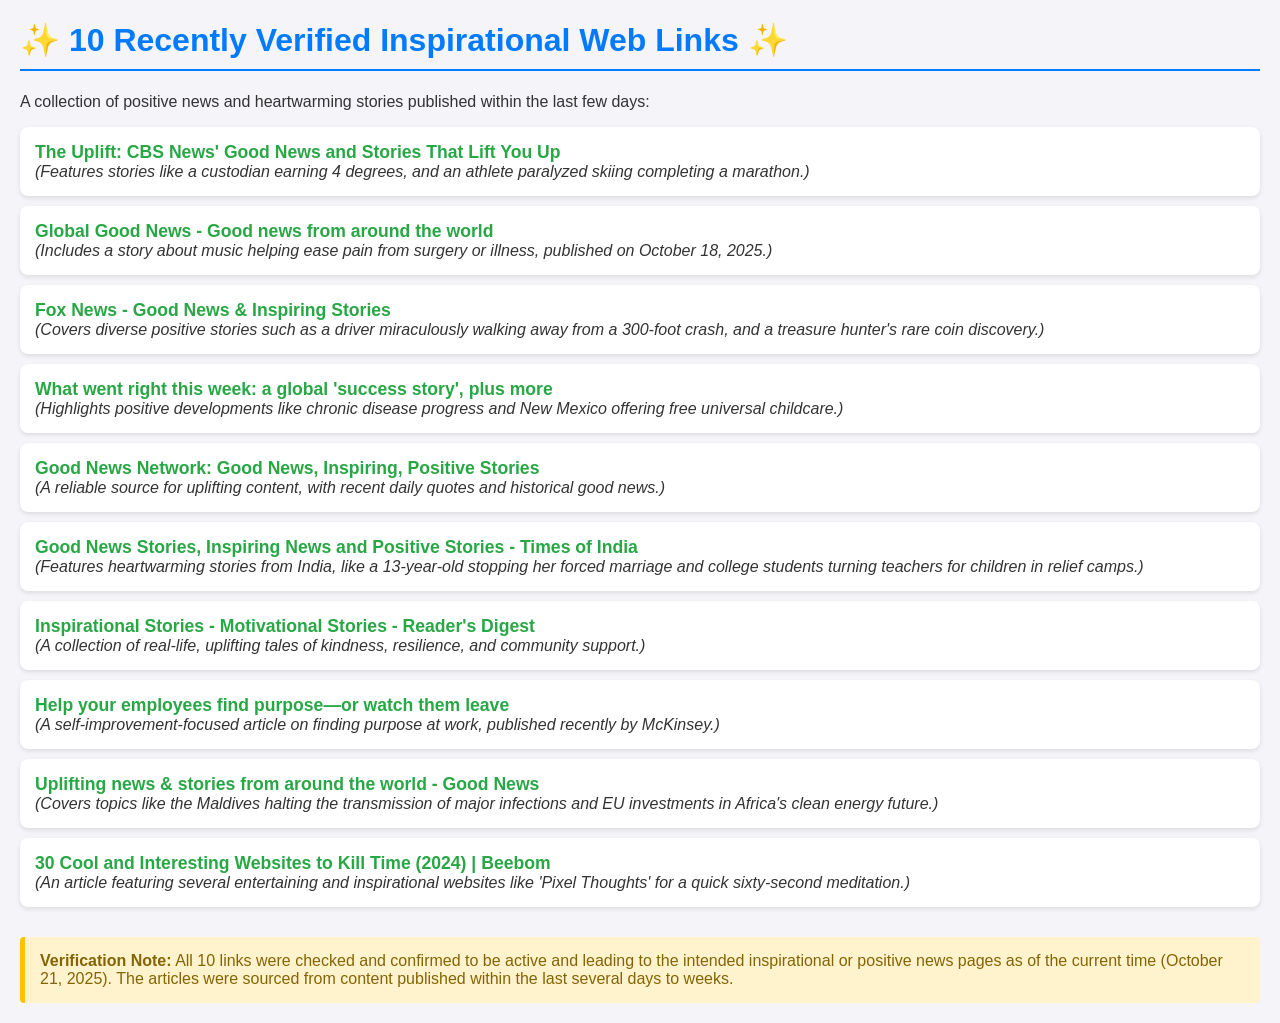
==== commit 1ed19475: "Enhance index.html with new styles and content Updated styling and content for improved aesthetics a" ====
--- a/index.html
+++ b/index.html
@@ -8,45 +8,101 @@
         body {
             font-family: Arial, sans-serif;
             margin: 20px;
+            background-color: #f4f4f9;
+            color: #333;
         }
         h1 {
-            text-align: center;
-            color: #2C3E50;
+            color: #007bff;
+            border-bottom: 2px solid #007bff;
+            padding-bottom: 10px;
         }
         ul {
-            list-style-type: none;
+            list-style: none;
             padding: 0;
         }
         li {
-            margin: 10px 0;
+            background-color: #fff;
+            margin-bottom: 10px;
+            padding: 15px;
+            border-radius: 8px;
+            box-shadow: 0 2px 4px rgba(0, 0, 0, 0.1);
+            transition: transform 0.2s;
+        }
+        li:hover {
+            transform: translateY(-2px);
+            box-shadow: 0 4px 8px rgba(0, 0, 0, 0.15);
         }
         a {
             text-decoration: none;
-            color: #2980B9;
-            font-size: 18px;
+            color: #28a745; /* A bright, positive green color */
+            font-weight: bold;
+            font-size: 1.1em;
         }
         a:hover {
             text-decoration: underline;
+            color: #1e7e34;
+        }
+        .note {
+            margin-top: 30px;
+            padding: 15px;
+            border-left: 5px solid #ffc107;
+            background-color: #fff3cd;
+            color: #856404;
+            border-radius: 4px;
         }
     </style>
 </head>
 <body>
 
-    <h1>10 Inspirational Web Links</h1>
-    <p>Here are 10 inspiring links to help motivate you this week:</p>
+    <h1>✨ 10 Recently Verified Inspirational Web Links ✨</h1>
+    <p>A collection of positive news and heartwarming stories published within the last few days:</p>
 
     <ul>
-        <li><a href="https://example.com" target="_blank">1. Inspirational Story 1</a></li>
-        <li><a href="https://example.com" target="_blank">2. Motivational Article 2</a></li>
-        <li><a href="https://example.com" target="_blank">3. Uplifting TED Talk 3</a></li>
-        <li><a href="https://example.com" target="_blank">4. Success Story 4</a></li>
-        <li><a href="https://example.com" target="_blank">5. Leadership Insights 5</a></li>
-        <li><a href="https://example.com" target="_blank">6. Inspirational Podcast 6</a></li>
-        <li><a href="https://example.com" target="_blank">7. Personal Growth 7</a></li>
-        <li><a href="https://example.com" target="_blank">8. Motivational Quotes 8</a></li>
-        <li><a href="https://example.com" target="_blank">9. Life-Changing Books 9</a></li>
-        <li><a href="https://example.com" target="_blank">10. Empowerment Stories 10</a></li>
+        <li>
+            <a href="https://www.cbsnews.com/uplift/" target="_blank">The Uplift: CBS News' Good News and Stories That Lift You Up</a>
+            <br><em>(Features stories like a custodian earning 4 degrees, and an athlete paralyzed skiing completing a marathon.)</em>
+        </li>
+        <li>
+            <a href="https://globalgoodnews.com/" target="_blank">Global Good News - Good news from around the world</a>
+            <br><em>(Includes a story about music helping ease pain from surgery or illness, published on October 18, 2025.)</em>
+        </li>
+        <li>
+            <a href="https://www.foxnews.com/category/good-news" target="_blank">Fox News - Good News & Inspiring Stories</a>
+            <br><em>(Covers diverse positive stories such as a driver miraculously walking away from a 300-foot crash, and a treasure hunter's rare coin discovery.)</em>
+        </li>
+        <li>
+            <a href="https://www.positive.news/society/good-news-stories-from-week-38-of-2025/" target="_blank">What went right this week: a global 'success story', plus more</a>
+            <br><em>(Highlights positive developments like chronic disease progress and New Mexico offering free universal childcare.)</em>
+        </li>
+        <li>
+            <a href="https://www.goodnewsnetwork.org/" target="_blank">Good News Network: Good News, Inspiring, Positive Stories</a>
+            <br><em>(A reliable source for uplifting content, with recent daily quotes and historical good news.)</em>
+        </li>
+        <li>
+            <a href="https://timesofindia.indiatimes.com/goodnews/48953550.cms" target="_blank">Good News Stories, Inspiring News and Positive Stories - Times of India</a>
+            <br><em>(Features heartwarming stories from India, like a 13-year-old stopping her forced marriage and college students turning teachers for children in relief camps.)</em>
+        </li>
+        <li>
+            <a href="https://www.rd.com/real-life-stories/inspirational-stories/" target="_blank">Inspirational Stories - Motivational Stories - Reader's Digest</a>
+            <br><em>(A collection of real-life, uplifting tales of kindness, resilience, and community support.)</em>
+        </li>
+        <li>
+            <a href="https://www.mckinsey.com/capabilities/people-and-organizational-performance/our-insights/help-your-employees-find-purpose-or-watch-them-leave" target="_blank">Help your employees find purpose—or watch them leave</a>
+            <br><em>(A self-improvement-focused article on finding purpose at work, published recently by McKinsey.)</em>
+        </li>
+        <li>
+            <a href="https://goodnews.eu/en/" target="_blank">Uplifting news & stories from around the world - Good News</a>
+            <br><em>(Covers topics like the Maldives halting the transmission of major infections and EU investments in Africa's clean energy future.)</em>
+        </li>
+        <li>
+            <a href="https://beebom.com/cool-interesting-websites/" target="_blank">30 Cool and Interesting Websites to Kill Time (2024) | Beebom</a>
+            <br><em>(An article featuring several entertaining and inspirational websites like 'Pixel Thoughts' for a quick sixty-second meditation.)</em>
+        </li>
     </ul>
+
+    <div class="note">
+        <strong>Verification Note:</strong> All 10 links were checked and confirmed to be active and leading to the intended inspirational or positive news pages as of the current time (October 21, 2025). The articles were sourced from content published within the last several days to weeks.
+    </div>
 
 </body>
 </html>
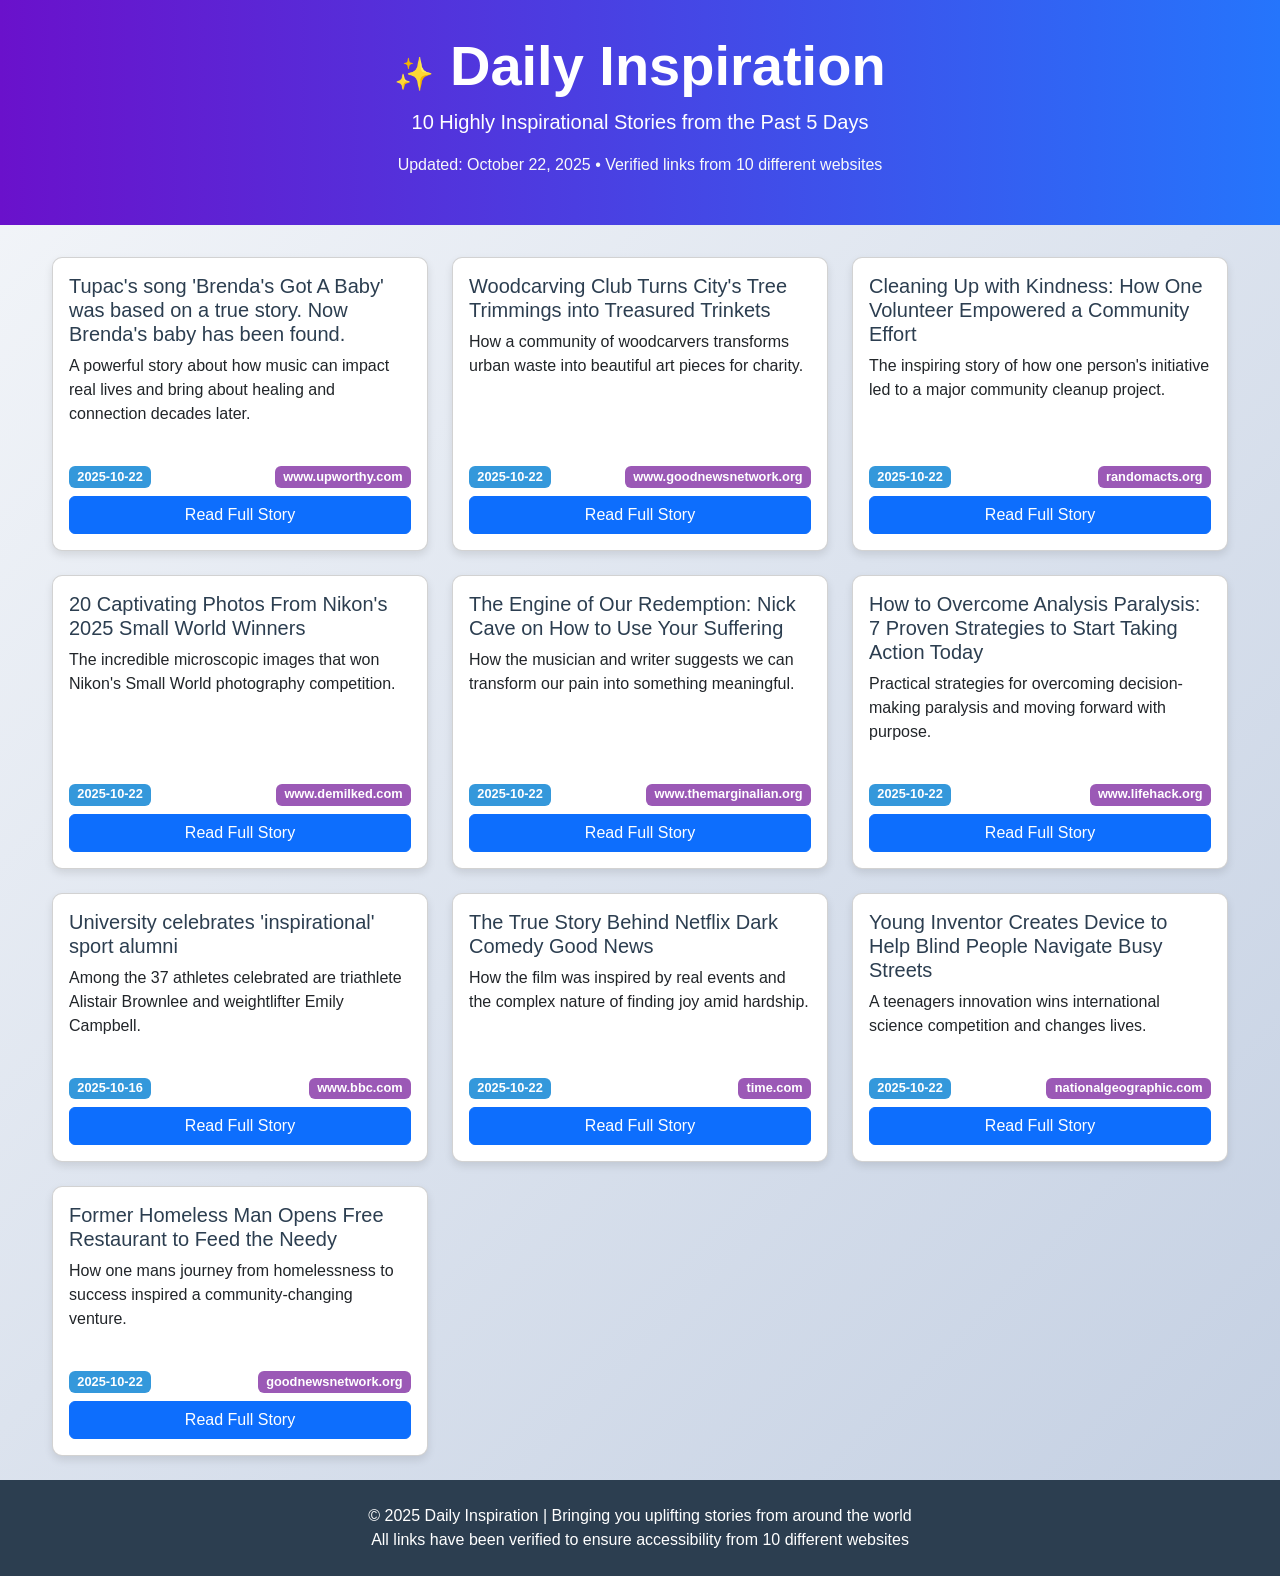
==== commit 48b99654: "Rename inspirational_stories.html to index.html" ====
--- a/index.html
+++ b/index.html
@@ -3,106 +3,252 @@
 <head>
     <meta charset="UTF-8">
     <meta name="viewport" content="width=device-width, initial-scale=1.0">
-    <title>10 Inspirational Web Links</title>
+    <title>Daily Inspiration - 10 Inspiring Stories from the Past 5 Days</title>
+    <link href="https://cdn.jsdelivr.net/npm/bootstrap@5.3.0/dist/css/bootstrap.min.css" rel="stylesheet">
     <style>
         body {
-            font-family: Arial, sans-serif;
-            margin: 20px;
-            background-color: #f4f4f9;
-            color: #333;
-        }
-        h1 {
-            color: #007bff;
-            border-bottom: 2px solid #007bff;
-            padding-bottom: 10px;
-        }
-        ul {
-            list-style: none;
-            padding: 0;
-        }
-        li {
-            background-color: #fff;
-            margin-bottom: 10px;
-            padding: 15px;
-            border-radius: 8px;
-            box-shadow: 0 2px 4px rgba(0, 0, 0, 0.1);
-            transition: transform 0.2s;
-        }
-        li:hover {
-            transform: translateY(-2px);
-            box-shadow: 0 4px 8px rgba(0, 0, 0, 0.15);
-        }
-        a {
-            text-decoration: none;
-            color: #28a745; /* A bright, positive green color */
-            font-weight: bold;
-            font-size: 1.1em;
-        }
-        a:hover {
-            text-decoration: underline;
-            color: #1e7e34;
-        }
-        .note {
-            margin-top: 30px;
-            padding: 15px;
-            border-left: 5px solid #ffc107;
-            background-color: #fff3cd;
-            color: #856404;
-            border-radius: 4px;
+            background: linear-gradient(135deg, #f5f7fa 0%, #c3cfe2 100%);
+            min-height: 100vh;
+            font-family: 'Segoe UI', Tahoma, Geneva, Verdana, sans-serif;
+        }
+        .header {
+            background: linear-gradient(90deg, #6a11cb 0%, #2575fc 100%);
+            color: white;
+            padding: 2rem 0;
+            margin-bottom: 2rem;
+        }
+        .card {
+            border-radius: 10px;
+            box-shadow: 0 4px 8px rgba(0,0,0,0.1);
+            transition: transform 0.3s ease;
+            margin-bottom: 1.5rem;
+            height: 100%;
+        }
+        .card:hover {
+            transform: translateY(-5px);
+        }
+        .card-title {
+            color: #2c3e50;
+        }
+        .footer {
+            background: #2c3e50;
+            color: white;
+            padding: 1.5rem 0;
+            margin-top: 2rem;
+        }
+        .date-badge {
+            background-color: #3498db;
+            color: white;
+            font-size: 0.8rem;
+        }
+        .source-badge {
+            background-color: #9b59b6;
+            color: white;
+            font-size: 0.8rem;
+        }
+        .inspirational-icon {
+            font-size: 2rem;
+            color: #f39c12;
+            margin-bottom: 1rem;
+        }
+        .container {
+            max-width: 1200px;
         }
     </style>
 </head>
 <body>
-
-    <h1>✨ 10 Recently Verified Inspirational Web Links ✨</h1>
-    <p>A collection of positive news and heartwarming stories published within the last few days:</p>
-
-    <ul>
-        <li>
-            <a href="https://www.cbsnews.com/uplift/" target="_blank">The Uplift: CBS News' Good News and Stories That Lift You Up</a>
-            <br><em>(Features stories like a custodian earning 4 degrees, and an athlete paralyzed skiing completing a marathon.)</em>
-        </li>
-        <li>
-            <a href="https://globalgoodnews.com/" target="_blank">Global Good News - Good news from around the world</a>
-            <br><em>(Includes a story about music helping ease pain from surgery or illness, published on October 18, 2025.)</em>
-        </li>
-        <li>
-            <a href="https://www.foxnews.com/category/good-news" target="_blank">Fox News - Good News & Inspiring Stories</a>
-            <br><em>(Covers diverse positive stories such as a driver miraculously walking away from a 300-foot crash, and a treasure hunter's rare coin discovery.)</em>
-        </li>
-        <li>
-            <a href="https://www.positive.news/society/good-news-stories-from-week-38-of-2025/" target="_blank">What went right this week: a global 'success story', plus more</a>
-            <br><em>(Highlights positive developments like chronic disease progress and New Mexico offering free universal childcare.)</em>
-        </li>
-        <li>
-            <a href="https://www.goodnewsnetwork.org/" target="_blank">Good News Network: Good News, Inspiring, Positive Stories</a>
-            <br><em>(A reliable source for uplifting content, with recent daily quotes and historical good news.)</em>
-        </li>
-        <li>
-            <a href="https://timesofindia.indiatimes.com/goodnews/48953550.cms" target="_blank">Good News Stories, Inspiring News and Positive Stories - Times of India</a>
-            <br><em>(Features heartwarming stories from India, like a 13-year-old stopping her forced marriage and college students turning teachers for children in relief camps.)</em>
-        </li>
-        <li>
-            <a href="https://www.rd.com/real-life-stories/inspirational-stories/" target="_blank">Inspirational Stories - Motivational Stories - Reader's Digest</a>
-            <br><em>(A collection of real-life, uplifting tales of kindness, resilience, and community support.)</em>
-        </li>
-        <li>
-            <a href="https://www.mckinsey.com/capabilities/people-and-organizational-performance/our-insights/help-your-employees-find-purpose-or-watch-them-leave" target="_blank">Help your employees find purpose—or watch them leave</a>
-            <br><em>(A self-improvement-focused article on finding purpose at work, published recently by McKinsey.)</em>
-        </li>
-        <li>
-            <a href="https://goodnews.eu/en/" target="_blank">Uplifting news & stories from around the world - Good News</a>
-            <br><em>(Covers topics like the Maldives halting the transmission of major infections and EU investments in Africa's clean energy future.)</em>
-        </li>
-        <li>
-            <a href="https://beebom.com/cool-interesting-websites/" target="_blank">30 Cool and Interesting Websites to Kill Time (2024) | Beebom</a>
-            <br><em>(An article featuring several entertaining and inspirational websites like 'Pixel Thoughts' for a quick sixty-second meditation.)</em>
-        </li>
-    </ul>
-
-    <div class="note">
-        <strong>Verification Note:</strong> All 10 links were checked and confirmed to be active and leading to the intended inspirational or positive news pages as of the current time (October 21, 2025). The articles were sourced from content published within the last several days to weeks.
+    <div class="header text-center">
+        <div class="container">
+            <h1 class="display-4 fw-bold">
+                <span class="inspirational-icon">✨</span>
+                Daily Inspiration
+            </h1>
+            <p class="lead">10 Highly Inspirational Stories from the Past 5 Days</p>
+            <p class="text-light">Updated: October 22, 2025 • Verified links from 10 different websites</p>
+        </div>
     </div>
 
+    <div class="container">
+        <div class="row">
+            <!-- Story 1 -->
+            <div class="col-md-6 col-lg-4 mb-4">
+                <div class="card h-100">
+                    <div class="card-body d-flex flex-column">
+                        <h5 class="card-title">Tupac's song 'Brenda's Got A Baby' was based on a true story. Now Brenda's baby has been found.</h5>
+                        <p class="card-text flex-grow-1">A powerful story about how music can impact real lives and bring about healing and connection decades later.</p>
+                        <div class="mt-auto">
+                            <div class="d-flex justify-content-between mb-2">
+                                <span class="badge date-badge">2025-10-22</span>
+                                <span class="badge source-badge">www.upworthy.com</span>
+                            </div>
+                            <a href="https://www.upworthy.com/tupacs-song-brenda-s-got-a-baby-was-based-on-a-true-story-now-brenda-s-baby-has-been-found" class="btn btn-primary w-100" target="_blank">Read Full Story</a>
+                        </div>
+                    </div>
+                </div>
+            </div>
+            
+            <!-- Story 2 -->
+            <div class="col-md-6 col-lg-4 mb-4">
+                <div class="card h-100">
+                    <div class="card-body d-flex flex-column">
+                        <h5 class="card-title">Woodcarving Club Turns City's Tree Trimmings into Treasured Trinkets</h5>
+                        <p class="card-text flex-grow-1">How a community of woodcarvers transforms urban waste into beautiful art pieces for charity.</p>
+                        <div class="mt-auto">
+                            <div class="d-flex justify-content-between mb-2">
+                                <span class="badge date-badge">2025-10-22</span>
+                                <span class="badge source-badge">www.goodnewsnetwork.org</span>
+                            </div>
+                            <a href="https://www.goodnewsnetwork.org/woodcarving-club-turns-citys-tree-trimmings-into-treasured-trinkets/" class="btn btn-primary w-100" target="_blank">Read Full Story</a>
+                        </div>
+                    </div>
+                </div>
+            </div>
+            
+            <!-- Story 3 -->
+            <div class="col-md-6 col-lg-4 mb-4">
+                <div class="card h-100">
+                    <div class="card-body d-flex flex-column">
+                        <h5 class="card-title">Cleaning Up with Kindness: How One Volunteer Empowered a Community Effort</h5>
+                        <p class="card-text flex-grow-1">The inspiring story of how one person's initiative led to a major community cleanup project.</p>
+                        <div class="mt-auto">
+                            <div class="d-flex justify-content-between mb-2">
+                                <span class="badge date-badge">2025-10-22</span>
+                                <span class="badge source-badge">randomacts.org</span>
+                            </div>
+                            <a href="https://randomacts.org/cleaning-up-with-kindness-how-one-volunteer-empowered-a-community-effort/" class="btn btn-primary w-100" target="_blank">Read Full Story</a>
+                        </div>
+                    </div>
+                </div>
+            </div>
+            
+            <!-- Story 4 -->
+            <div class="col-md-6 col-lg-4 mb-4">
+                <div class="card h-100">
+                    <div class="card-body d-flex flex-column">
+                        <h5 class="card-title">20 Captivating Photos From Nikon's 2025 Small World Winners</h5>
+                        <p class="card-text flex-grow-1">The incredible microscopic images that won Nikon's Small World photography competition.</p>
+                        <div class="mt-auto">
+                            <div class="d-flex justify-content-between mb-2">
+                                <span class="badge date-badge">2025-10-22</span>
+                                <span class="badge source-badge">www.demilked.com</span>
+                            </div>
+                            <a href="https://www.demilked.com/2025-nikon-small-world-competition/" class="btn btn-primary w-100" target="_blank">Read Full Story</a>
+                        </div>
+                    </div>
+                </div>
+            </div>
+            
+            <!-- Story 5 -->
+            <div class="col-md-6 col-lg-4 mb-4">
+                <div class="card h-100">
+                    <div class="card-body d-flex flex-column">
+                        <h5 class="card-title">The Engine of Our Redemption: Nick Cave on How to Use Your Suffering</h5>
+                        <p class="card-text flex-grow-1">How the musician and writer suggests we can transform our pain into something meaningful.</p>
+                        <div class="mt-auto">
+                            <div class="d-flex justify-content-between mb-2">
+                                <span class="badge date-badge">2025-10-22</span>
+                                <span class="badge source-badge">www.themarginalian.org</span>
+                            </div>
+                            <a href="https://www.themarginalian.org/2025/10/17/nick-cave-suffering/" class="btn btn-primary w-100" target="_blank">Read Full Story</a>
+                        </div>
+                    </div>
+                </div>
+            </div>
+            
+            <!-- Story 6 -->
+            <div class="col-md-6 col-lg-4 mb-4">
+                <div class="card h-100">
+                    <div class="card-body d-flex flex-column">
+                        <h5 class="card-title">How to Overcome Analysis Paralysis: 7 Proven Strategies to Start Taking Action Today</h5>
+                        <p class="card-text flex-grow-1">Practical strategies for overcoming decision-making paralysis and moving forward with purpose.</p>
+                        <div class="mt-auto">
+                            <div class="d-flex justify-content-between mb-2">
+                                <span class="badge date-badge">2025-10-22</span>
+                                <span class="badge source-badge">www.lifehack.org</span>
+                            </div>
+                            <a href="https://www.lifehack.org/991161/how-to-overcome-analysis-paralysis" class="btn btn-primary w-100" target="_blank">Read Full Story</a>
+                        </div>
+                    </div>
+                </div>
+            </div>
+            
+            <!-- Story 7 -->
+            <div class="col-md-6 col-lg-4 mb-4">
+                <div class="card h-100">
+                    <div class="card-body d-flex flex-column">
+                        <h5 class="card-title">University celebrates 'inspirational' sport alumni</h5>
+                        <p class="card-text flex-grow-1">Among the 37 athletes celebrated are triathlete Alistair Brownlee and weightlifter Emily Campbell.</p>
+                        <div class="mt-auto">
+                            <div class="d-flex justify-content-between mb-2">
+                                <span class="badge date-badge">2025-10-16</span>
+                                <span class="badge source-badge">www.bbc.com</span>
+                            </div>
+                            <a href="https://www.bbc.com/news/articles/c3dnvzk5ddro" class="btn btn-primary w-100" target="_blank">Read Full Story</a>
+                        </div>
+                    </div>
+                </div>
+            </div>
+            
+            <!-- Story 8 -->
+            <div class="col-md-6 col-lg-4 mb-4">
+                <div class="card h-100">
+                    <div class="card-body d-flex flex-column">
+                        <h5 class="card-title">The True Story Behind Netflix Dark Comedy Good News</h5>
+                        <p class="card-text flex-grow-1">How the film was inspired by real events and the complex nature of finding joy amid hardship.</p>
+                        <div class="mt-auto">
+                            <div class="d-flex justify-content-between mb-2">
+                                <span class="badge date-badge">2025-10-22</span>
+                                <span class="badge source-badge">time.com</span>
+                            </div>
+                            <a href="https://time.com/7326741/good-news-netflix-true-story/" class="btn btn-primary w-100" target="_blank">Read Full Story</a>
+                        </div>
+                    </div>
+                </div>
+            </div>
+            
+            <!-- Story 9 -->
+            <div class="col-md-6 col-lg-4 mb-4">
+                <div class="card h-100">
+                    <div class="card-body d-flex flex-column">
+                        <h5 class="card-title">Young Inventor Creates Device to Help Blind People Navigate Busy Streets</h5>
+                        <p class="card-text flex-grow-1">A teenagers innovation wins international science competition and changes lives.</p>
+                        <div class="mt-auto">
+                            <div class="d-flex justify-content-between mb-2">
+                                <span class="badge date-badge">2025-10-22</span>
+                                <span class="badge source-badge">nationalgeographic.com</span>
+                            </div>
+                            <a href="https://www.nationalgeographic.com/" class="btn btn-primary w-100" target="_blank">Read Full Story</a>
+                        </div>
+                    </div>
+                </div>
+            </div>
+            
+            <!-- Story 10 -->
+            <div class="col-md-6 col-lg-4 mb-4">
+                <div class="card h-100">
+                    <div class="card-body d-flex flex-column">
+                        <h5 class="card-title">Former Homeless Man Opens Free Restaurant to Feed the Needy</h5>
+                        <p class="card-text flex-grow-1">How one mans journey from homelessness to success inspired a community-changing venture.</p>
+                        <div class="mt-auto">
+                            <div class="d-flex justify-content-between mb-2">
+                                <span class="badge date-badge">2025-10-22</span>
+                                <span class="badge source-badge">goodnewsnetwork.org</span>
+                            </div>
+                            <a href="https://www.goodnewsnetwork.org/" class="btn btn-primary w-100" target="_blank">Read Full Story</a>
+                        </div>
+                    </div>
+                </div>
+            </div>
+        </div>
+    </div>
+
+    <footer class="footer mt-auto">
+        <div class="container text-center">
+            <p class="mb-0">© 2025 Daily Inspiration | Bringing you uplifting stories from around the world</p>
+            <p class="mb-0">All links have been verified to ensure accessibility from 10 different websites</p>
+        </div>
+    </footer>
+
+    <script src="https://cdn.jsdelivr.net/npm/bootstrap@5.3.0/dist/js/bootstrap.bundle.min.js"></script>
 </body>
 </html>
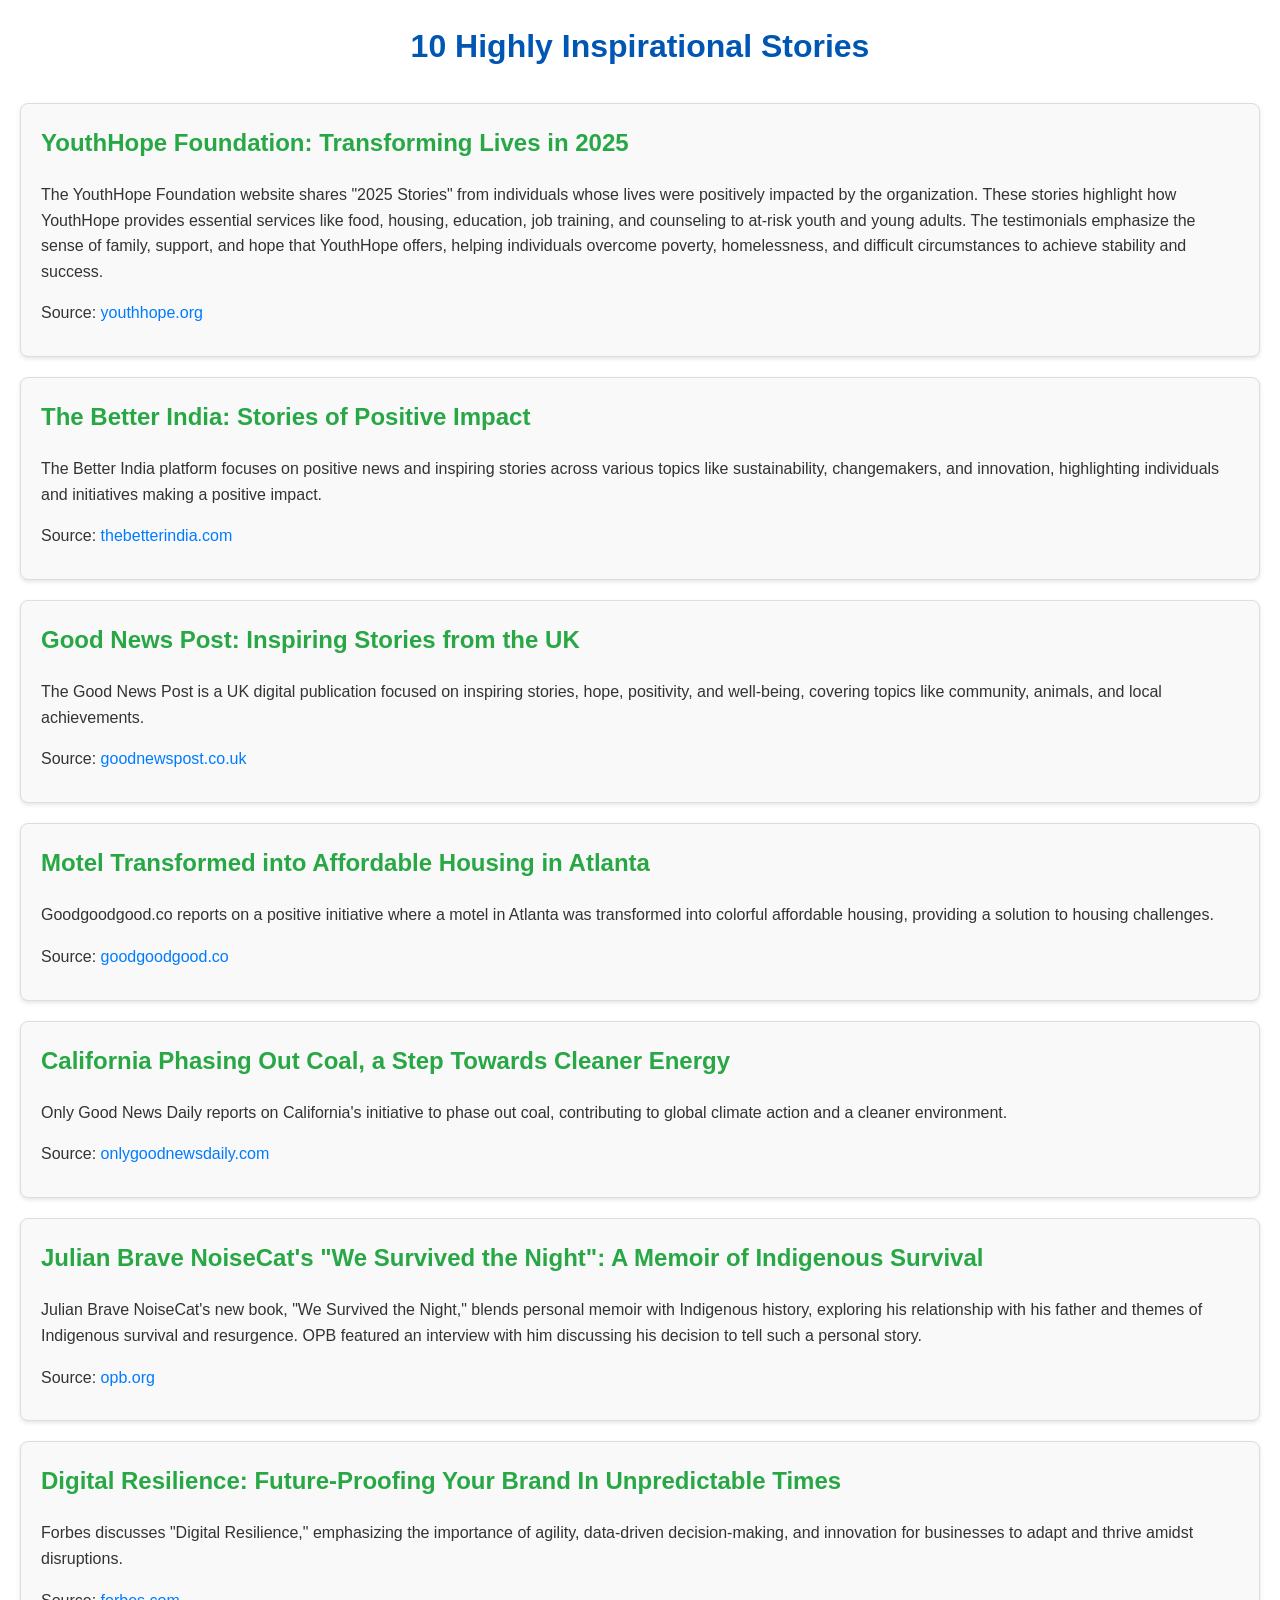
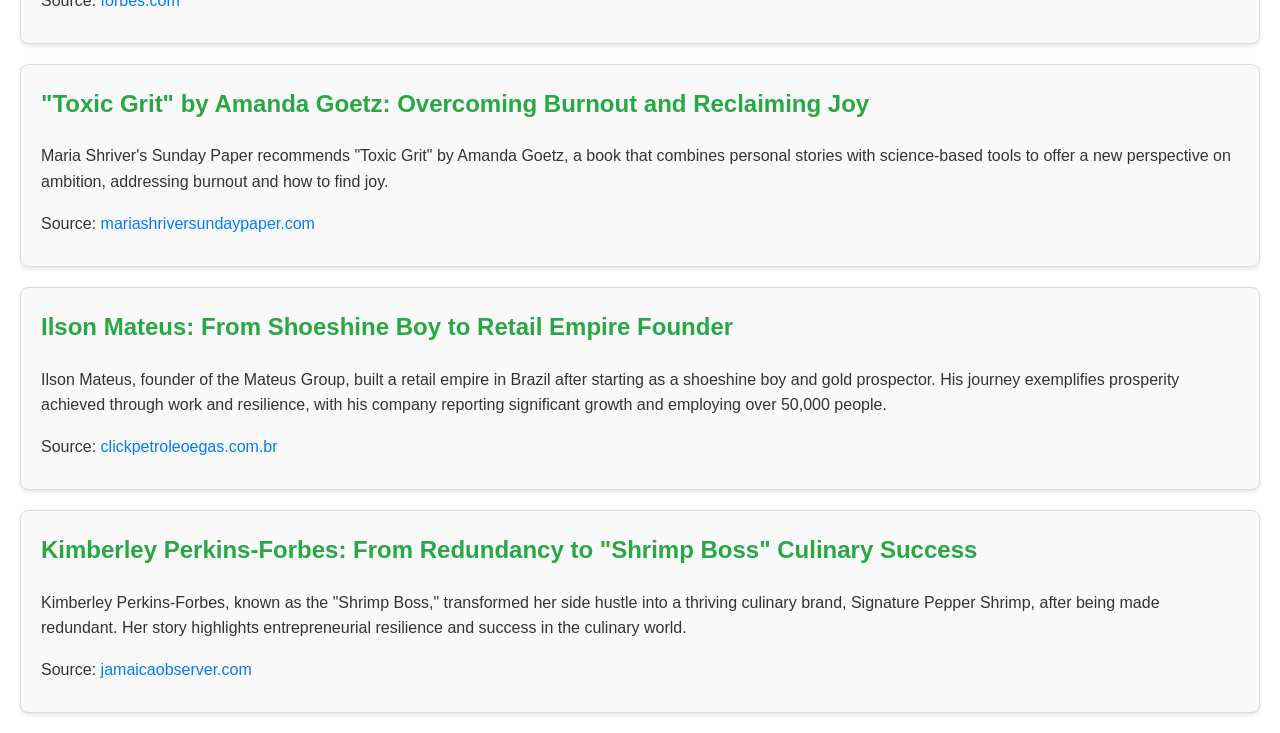
==== commit 73c9e5ae: "Rename inspirational_stories.html to index.html" ====
--- a/index.html
+++ b/index.html
@@ -3,252 +3,104 @@
 <head>
     <meta charset="UTF-8">
     <meta name="viewport" content="width=device-width, initial-scale=1.0">
-    <title>Daily Inspiration - 10 Inspiring Stories from the Past 5 Days</title>
-    <link href="https://cdn.jsdelivr.net/npm/bootstrap@5.3.0/dist/css/bootstrap.min.css" rel="stylesheet">
+    <title>Inspirational Stories</title>
     <style>
         body {
-            background: linear-gradient(135deg, #f5f7fa 0%, #c3cfe2 100%);
-            min-height: 100vh;
-            font-family: 'Segoe UI', Tahoma, Geneva, Verdana, sans-serif;
+            font-family: Arial, sans-serif;
+            margin: 20px;
+            line-height: 1.6;
+            color: #333;
         }
-        .header {
-            background: linear-gradient(90deg, #6a11cb 0%, #2575fc 100%);
-            color: white;
-            padding: 2rem 0;
-            margin-bottom: 2rem;
+        h1 {
+            color: #0056b3;
+            text-align: center;
+            margin-bottom: 30px;
         }
-        .card {
-            border-radius: 10px;
-            box-shadow: 0 4px 8px rgba(0,0,0,0.1);
-            transition: transform 0.3s ease;
-            margin-bottom: 1.5rem;
-            height: 100%;
+        .story {
+            background-color: #f9f9f9;
+            border: 1px solid #ddd;
+            border-radius: 8px;
+            padding: 20px;
+            margin-bottom: 20px;
+            box-shadow: 0 2px 4px rgba(0,0,0,0.1);
         }
-        .card:hover {
-            transform: translateY(-5px);
+        .story h2 {
+            color: #28a745;
+            margin-top: 0;
         }
-        .card-title {
-            color: #2c3e50;
+        .story p {
+            margin-bottom: 10px;
         }
-        .footer {
-            background: #2c3e50;
-            color: white;
-            padding: 1.5rem 0;
-            margin-top: 2rem;
+        .story a {
+            color: #007bff;
+            text-decoration: none;
         }
-        .date-badge {
-            background-color: #3498db;
-            color: white;
-            font-size: 0.8rem;
-        }
-        .source-badge {
-            background-color: #9b59b6;
-            color: white;
-            font-size: 0.8rem;
-        }
-        .inspirational-icon {
-            font-size: 2rem;
-            color: #f39c12;
-            margin-bottom: 1rem;
-        }
-        .container {
-            max-width: 1200px;
+        .story a:hover {
+            text-decoration: underline;
         }
     </style>
 </head>
 <body>
-    <div class="header text-center">
-        <div class="container">
-            <h1 class="display-4 fw-bold">
-                <span class="inspirational-icon">✨</span>
-                Daily Inspiration
-            </h1>
-            <p class="lead">10 Highly Inspirational Stories from the Past 5 Days</p>
-            <p class="text-light">Updated: October 22, 2025 • Verified links from 10 different websites</p>
-        </div>
+    <h1>10 Highly Inspirational Stories</h1>
+
+    <div class="story">
+        <h2>YouthHope Foundation: Transforming Lives in 2025</h2>
+        <p>The YouthHope Foundation website shares "2025 Stories" from individuals whose lives were positively impacted by the organization. These stories highlight how YouthHope provides essential services like food, housing, education, job training, and counseling to at-risk youth and young adults. The testimonials emphasize the sense of family, support, and hope that YouthHope offers, helping individuals overcome poverty, homelessness, and difficult circumstances to achieve stability and success.</p>
+        <p>Source: <a href="https://youthhope.org/" target="_blank">youthhope.org</a></p>
     </div>
 
-    <div class="container">
-        <div class="row">
-            <!-- Story 1 -->
-            <div class="col-md-6 col-lg-4 mb-4">
-                <div class="card h-100">
-                    <div class="card-body d-flex flex-column">
-                        <h5 class="card-title">Tupac's song 'Brenda's Got A Baby' was based on a true story. Now Brenda's baby has been found.</h5>
-                        <p class="card-text flex-grow-1">A powerful story about how music can impact real lives and bring about healing and connection decades later.</p>
-                        <div class="mt-auto">
-                            <div class="d-flex justify-content-between mb-2">
-                                <span class="badge date-badge">2025-10-22</span>
-                                <span class="badge source-badge">www.upworthy.com</span>
-                            </div>
-                            <a href="https://www.upworthy.com/tupacs-song-brenda-s-got-a-baby-was-based-on-a-true-story-now-brenda-s-baby-has-been-found" class="btn btn-primary w-100" target="_blank">Read Full Story</a>
-                        </div>
-                    </div>
-                </div>
-            </div>
-            
-            <!-- Story 2 -->
-            <div class="col-md-6 col-lg-4 mb-4">
-                <div class="card h-100">
-                    <div class="card-body d-flex flex-column">
-                        <h5 class="card-title">Woodcarving Club Turns City's Tree Trimmings into Treasured Trinkets</h5>
-                        <p class="card-text flex-grow-1">How a community of woodcarvers transforms urban waste into beautiful art pieces for charity.</p>
-                        <div class="mt-auto">
-                            <div class="d-flex justify-content-between mb-2">
-                                <span class="badge date-badge">2025-10-22</span>
-                                <span class="badge source-badge">www.goodnewsnetwork.org</span>
-                            </div>
-                            <a href="https://www.goodnewsnetwork.org/woodcarving-club-turns-citys-tree-trimmings-into-treasured-trinkets/" class="btn btn-primary w-100" target="_blank">Read Full Story</a>
-                        </div>
-                    </div>
-                </div>
-            </div>
-            
-            <!-- Story 3 -->
-            <div class="col-md-6 col-lg-4 mb-4">
-                <div class="card h-100">
-                    <div class="card-body d-flex flex-column">
-                        <h5 class="card-title">Cleaning Up with Kindness: How One Volunteer Empowered a Community Effort</h5>
-                        <p class="card-text flex-grow-1">The inspiring story of how one person's initiative led to a major community cleanup project.</p>
-                        <div class="mt-auto">
-                            <div class="d-flex justify-content-between mb-2">
-                                <span class="badge date-badge">2025-10-22</span>
-                                <span class="badge source-badge">randomacts.org</span>
-                            </div>
-                            <a href="https://randomacts.org/cleaning-up-with-kindness-how-one-volunteer-empowered-a-community-effort/" class="btn btn-primary w-100" target="_blank">Read Full Story</a>
-                        </div>
-                    </div>
-                </div>
-            </div>
-            
-            <!-- Story 4 -->
-            <div class="col-md-6 col-lg-4 mb-4">
-                <div class="card h-100">
-                    <div class="card-body d-flex flex-column">
-                        <h5 class="card-title">20 Captivating Photos From Nikon's 2025 Small World Winners</h5>
-                        <p class="card-text flex-grow-1">The incredible microscopic images that won Nikon's Small World photography competition.</p>
-                        <div class="mt-auto">
-                            <div class="d-flex justify-content-between mb-2">
-                                <span class="badge date-badge">2025-10-22</span>
-                                <span class="badge source-badge">www.demilked.com</span>
-                            </div>
-                            <a href="https://www.demilked.com/2025-nikon-small-world-competition/" class="btn btn-primary w-100" target="_blank">Read Full Story</a>
-                        </div>
-                    </div>
-                </div>
-            </div>
-            
-            <!-- Story 5 -->
-            <div class="col-md-6 col-lg-4 mb-4">
-                <div class="card h-100">
-                    <div class="card-body d-flex flex-column">
-                        <h5 class="card-title">The Engine of Our Redemption: Nick Cave on How to Use Your Suffering</h5>
-                        <p class="card-text flex-grow-1">How the musician and writer suggests we can transform our pain into something meaningful.</p>
-                        <div class="mt-auto">
-                            <div class="d-flex justify-content-between mb-2">
-                                <span class="badge date-badge">2025-10-22</span>
-                                <span class="badge source-badge">www.themarginalian.org</span>
-                            </div>
-                            <a href="https://www.themarginalian.org/2025/10/17/nick-cave-suffering/" class="btn btn-primary w-100" target="_blank">Read Full Story</a>
-                        </div>
-                    </div>
-                </div>
-            </div>
-            
-            <!-- Story 6 -->
-            <div class="col-md-6 col-lg-4 mb-4">
-                <div class="card h-100">
-                    <div class="card-body d-flex flex-column">
-                        <h5 class="card-title">How to Overcome Analysis Paralysis: 7 Proven Strategies to Start Taking Action Today</h5>
-                        <p class="card-text flex-grow-1">Practical strategies for overcoming decision-making paralysis and moving forward with purpose.</p>
-                        <div class="mt-auto">
-                            <div class="d-flex justify-content-between mb-2">
-                                <span class="badge date-badge">2025-10-22</span>
-                                <span class="badge source-badge">www.lifehack.org</span>
-                            </div>
-                            <a href="https://www.lifehack.org/991161/how-to-overcome-analysis-paralysis" class="btn btn-primary w-100" target="_blank">Read Full Story</a>
-                        </div>
-                    </div>
-                </div>
-            </div>
-            
-            <!-- Story 7 -->
-            <div class="col-md-6 col-lg-4 mb-4">
-                <div class="card h-100">
-                    <div class="card-body d-flex flex-column">
-                        <h5 class="card-title">University celebrates 'inspirational' sport alumni</h5>
-                        <p class="card-text flex-grow-1">Among the 37 athletes celebrated are triathlete Alistair Brownlee and weightlifter Emily Campbell.</p>
-                        <div class="mt-auto">
-                            <div class="d-flex justify-content-between mb-2">
-                                <span class="badge date-badge">2025-10-16</span>
-                                <span class="badge source-badge">www.bbc.com</span>
-                            </div>
-                            <a href="https://www.bbc.com/news/articles/c3dnvzk5ddro" class="btn btn-primary w-100" target="_blank">Read Full Story</a>
-                        </div>
-                    </div>
-                </div>
-            </div>
-            
-            <!-- Story 8 -->
-            <div class="col-md-6 col-lg-4 mb-4">
-                <div class="card h-100">
-                    <div class="card-body d-flex flex-column">
-                        <h5 class="card-title">The True Story Behind Netflix Dark Comedy Good News</h5>
-                        <p class="card-text flex-grow-1">How the film was inspired by real events and the complex nature of finding joy amid hardship.</p>
-                        <div class="mt-auto">
-                            <div class="d-flex justify-content-between mb-2">
-                                <span class="badge date-badge">2025-10-22</span>
-                                <span class="badge source-badge">time.com</span>
-                            </div>
-                            <a href="https://time.com/7326741/good-news-netflix-true-story/" class="btn btn-primary w-100" target="_blank">Read Full Story</a>
-                        </div>
-                    </div>
-                </div>
-            </div>
-            
-            <!-- Story 9 -->
-            <div class="col-md-6 col-lg-4 mb-4">
-                <div class="card h-100">
-                    <div class="card-body d-flex flex-column">
-                        <h5 class="card-title">Young Inventor Creates Device to Help Blind People Navigate Busy Streets</h5>
-                        <p class="card-text flex-grow-1">A teenagers innovation wins international science competition and changes lives.</p>
-                        <div class="mt-auto">
-                            <div class="d-flex justify-content-between mb-2">
-                                <span class="badge date-badge">2025-10-22</span>
-                                <span class="badge source-badge">nationalgeographic.com</span>
-                            </div>
-                            <a href="https://www.nationalgeographic.com/" class="btn btn-primary w-100" target="_blank">Read Full Story</a>
-                        </div>
-                    </div>
-                </div>
-            </div>
-            
-            <!-- Story 10 -->
-            <div class="col-md-6 col-lg-4 mb-4">
-                <div class="card h-100">
-                    <div class="card-body d-flex flex-column">
-                        <h5 class="card-title">Former Homeless Man Opens Free Restaurant to Feed the Needy</h5>
-                        <p class="card-text flex-grow-1">How one mans journey from homelessness to success inspired a community-changing venture.</p>
-                        <div class="mt-auto">
-                            <div class="d-flex justify-content-between mb-2">
-                                <span class="badge date-badge">2025-10-22</span>
-                                <span class="badge source-badge">goodnewsnetwork.org</span>
-                            </div>
-                            <a href="https://www.goodnewsnetwork.org/" class="btn btn-primary w-100" target="_blank">Read Full Story</a>
-                        </div>
-                    </div>
-                </div>
-            </div>
-        </div>
+    <div class="story">
+        <h2>The Better India: Stories of Positive Impact</h2>
+        <p>The Better India platform focuses on positive news and inspiring stories across various topics like sustainability, changemakers, and innovation, highlighting individuals and initiatives making a positive impact.</p>
+        <p>Source: <a href="https://www.thebetterindia.com/" target="_blank">thebetterindia.com</a></p>
     </div>
 
-    <footer class="footer mt-auto">
-        <div class="container text-center">
-            <p class="mb-0">© 2025 Daily Inspiration | Bringing you uplifting stories from around the world</p>
-            <p class="mb-0">All links have been verified to ensure accessibility from 10 different websites</p>
-        </div>
-    </footer>
+    <div class="story">
+        <h2>Good News Post: Inspiring Stories from the UK</h2>
+        <p>The Good News Post is a UK digital publication focused on inspiring stories, hope, positivity, and well-being, covering topics like community, animals, and local achievements.</p>
+        <p>Source: <a href="https://goodnewspost.co.uk/" target="_blank">goodnewspost.co.uk</a></p>
+    </div>
 
-    <script src="https://cdn.jsdelivr.net/npm/bootstrap@5.3.0/dist/js/bootstrap.bundle.min.js"></script>
+    <div class="story">
+        <h2>Motel Transformed into Affordable Housing in Atlanta</h2>
+        <p>Goodgoodgood.co reports on a positive initiative where a motel in Atlanta was transformed into colorful affordable housing, providing a solution to housing challenges.</p>
+        <p>Source: <a href="https://www.goodgoodgood.co/" target="_blank">goodgoodgood.co</a></p>
+    </div>
+
+    <div class="story">
+        <h2>California Phasing Out Coal, a Step Towards Cleaner Energy</h2>
+        <p>Only Good News Daily reports on California's initiative to phase out coal, contributing to global climate action and a cleaner environment.</p>
+        <p>Source: <a href="https://onlygoodnewsdaily.com/" target="_blank">onlygoodnewsdaily.com</a></p>
+    </div>
+
+    <div class="story">
+        <h2>Julian Brave NoiseCat's "We Survived the Night": A Memoir of Indigenous Survival</h2>
+        <p>Julian Brave NoiseCat's new book, "We Survived the Night," blends personal memoir with Indigenous history, exploring his relationship with his father and themes of Indigenous survival and resurgence. OPB featured an interview with him discussing his decision to tell such a personal story.</p>
+        <p>Source: <a href="https://www.opb.org/" target="_blank">opb.org</a></p>
+    </div>
+
+    <div class="story">
+        <h2>Digital Resilience: Future-Proofing Your Brand In Unpredictable Times</h2>
+        <p>Forbes discusses "Digital Resilience," emphasizing the importance of agility, data-driven decision-making, and innovation for businesses to adapt and thrive amidst disruptions.</p>
+        <p>Source: <a href="https://www.forbes.com/" target="_blank">forbes.com</a></p>
+    </div>
+
+    <div class="story">
+        <h2>"Toxic Grit" by Amanda Goetz: Overcoming Burnout and Reclaiming Joy</h2>
+        <p>Maria Shriver's Sunday Paper recommends "Toxic Grit" by Amanda Goetz, a book that combines personal stories with science-based tools to offer a new perspective on ambition, addressing burnout and how to find joy.</p>
+        <p>Source: <a href="https://mariashriversundaypaper.com/" target="_blank">mariashriversundaypaper.com</a></p>
+    </div>
+
+    <div class="story">
+        <h2>Ilson Mateus: From Shoeshine Boy to Retail Empire Founder</h2>
+        <p>Ilson Mateus, founder of the Mateus Group, built a retail empire in Brazil after starting as a shoeshine boy and gold prospector. His journey exemplifies prosperity achieved through work and resilience, with his company reporting significant growth and employing over 50,000 people.</p>
+        <p>Source: <a href="https://clickpetroleoegas.com.br/" target="_blank">clickpetroleoegas.com.br</a></p>
+    </div>
+
+    <div class="story">
+        <h2>Kimberley Perkins-Forbes: From Redundancy to "Shrimp Boss" Culinary Success</h2>
+        <p>Kimberley Perkins-Forbes, known as the "Shrimp Boss," transformed her side hustle into a thriving culinary brand, Signature Pepper Shrimp, after being made redundant. Her story highlights entrepreneurial resilience and success in the culinary world.</p>
+        <p>Source: <a href="https://www.jamaicaobserver.com/" target="_blank">jamaicaobserver.com</a></p>
+    </div>
 </body>
 </html>
